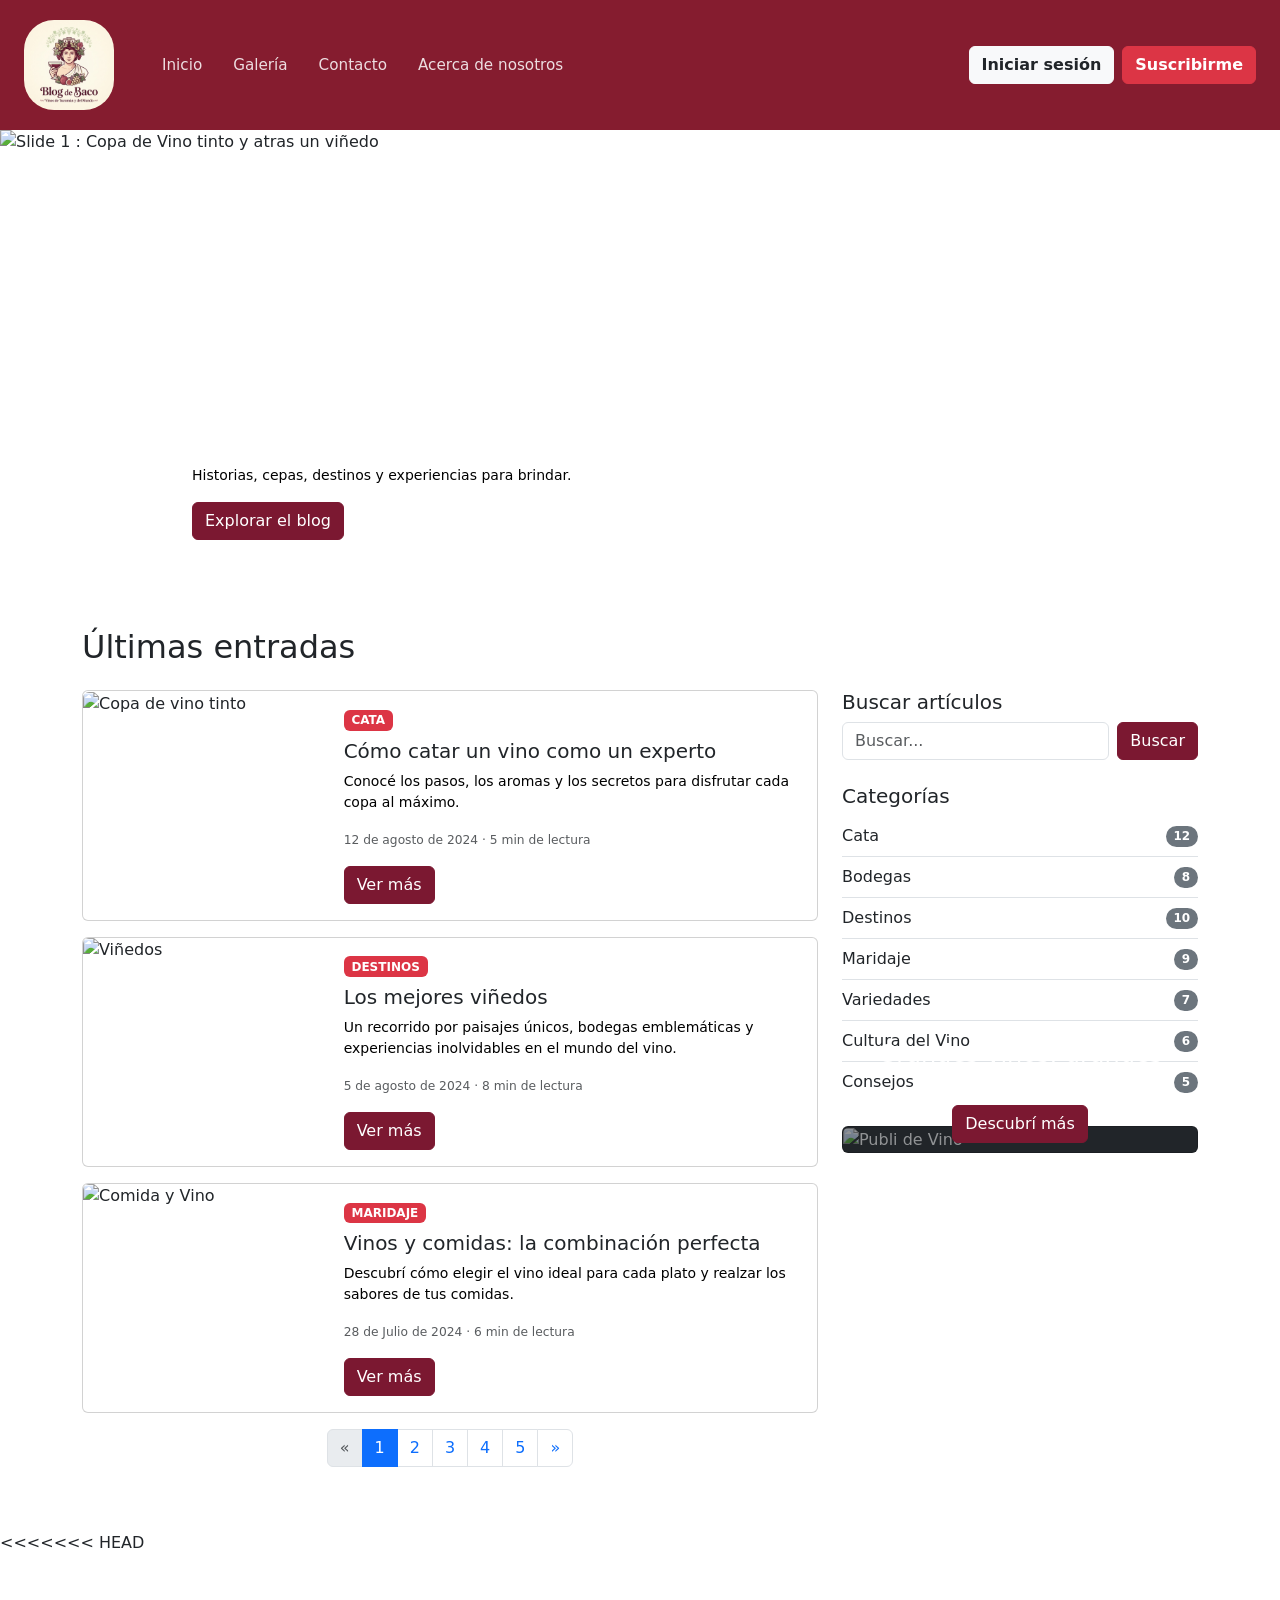
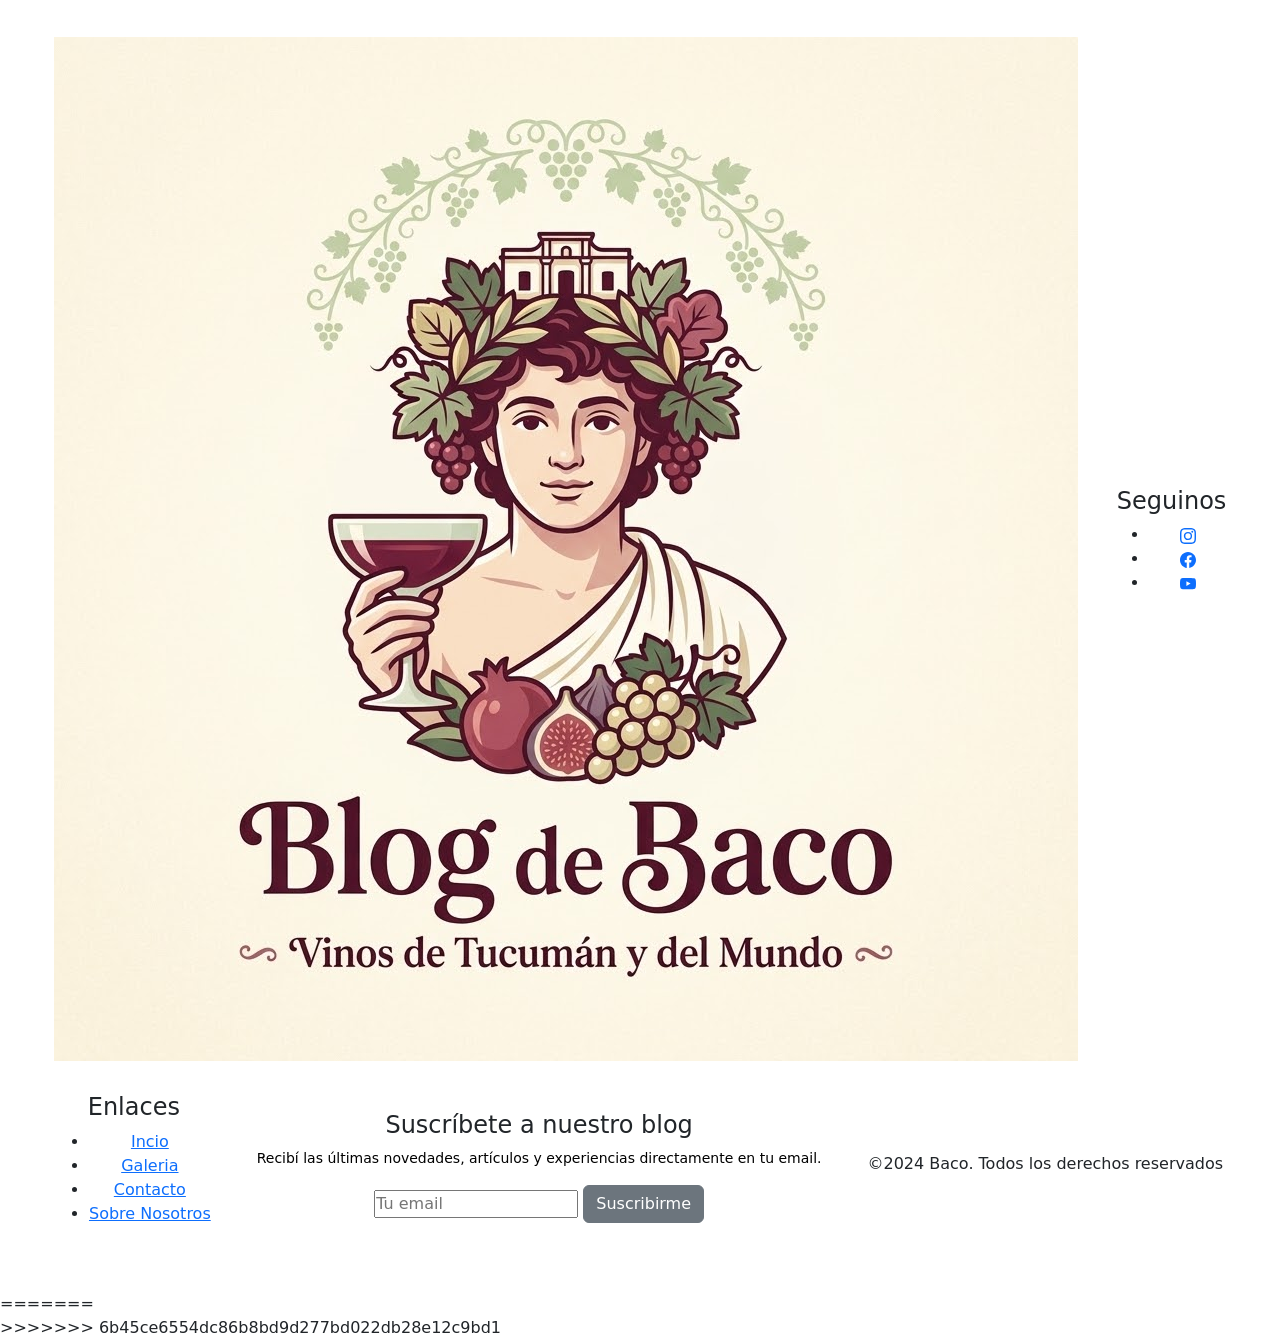
==== index.html @ a409c603 "merge main en dev, manteniendo la version final de dev" ====
<!doctype html>
<html lang="en">
  <head>
    <meta charset="UTF-8" />
    <meta name="viewport" content="width=device-width, initial-scale=1.0" />
    <title>HomePage | Baco</title>
    <!-- Css Bootstrap -->
    <link
      href="https://cdn.jsdelivr.net/npm/bootstrap@5.3.8/dist/css/bootstrap.min.css"
      rel="stylesheet"
      integrity="sha384-sRIl4kxILFvY47J16cr9ZwB07vP4J8+LH7qKQnuqkuIAvNWLzeN8tE5YBujZqJLB"
      crossorigin="anonymous"
    />
    <!-- Css Propio -->
    <link rel="stylesheet" href="./css/estilos.css" />
    
  </head>
  <body>
    <header>
  <!-- Inicio del Navbar -->
    <nav class="navbar navbar-expand-lg navbar-vino">
    <div class="container-fluid px-4">
        <a class="navbar-brand" href="./index.html">
            <img src="./imagenes/Logo.jpeg" id="mi-logo" class="img-logo animacion-girar" alt="Logo" height="90">
        </a>

        <button class="navbar-toggler" type="button" data-bs-toggle="collapse" data-bs-target="#menuOpciones" aria-controls="menuOpciones" aria-expanded="false" aria-label="Abrir menú">
            <span class="navbar-toggler-icon" style="filter: invert(1);"></span>
        </button>

        <div class="collapse navbar-collapse" id="menuOpciones">

            <ul class="navbar-nav me-auto mb-2 mb-lg-0 ms-lg-4">
                <li class="nav-item"><a class="nav-link" href="./index.html">Inicio</a></li>
                <li class="nav-item"><a class="nav-link" href="./paginas/galeria.html">Galería</a></li>
                <li class="nav-item"><a class="nav-link" href="./paginas/contacto.html">Contacto</a></li>
                <li class="nav-item"><a class="nav-link" href="./paginas/sobre-nosotros.html">Acerca de nosotros</a></li>
            </ul>
            
            <div class="d-flex align-items-center mt-3 mt-lg-0">
                <button type="button" class="btn btn-light text-dark fw-semibold me-2"><a href="./paginas/login.html" class="btn-light text-decoration-none text-dark fw-semibold">Iniciar sesión</a></button>
                <button type="button" class="btn btn-danger fw-semibold"><a href="./404.html" class="btn-light text-decoration-none text-white fw-semibold">Suscribirme</a></button>
            </div>
            
          </div>
    </div>
</nav>
    </header>
    <!-- Inicio del Contenido -->
    <!-- Carrusel -->
    <main>
      <div id="carouselExampleIndicators" class="carousel slide">
        <div class="carousel-indicators">
          <button
            type="button"
            data-bs-target="#carouselExampleIndicators"
            data-bs-slide-to="0"
            class="active"
            aria-current="true"
            aria-label="Slide 1"
          ></button>
          <button
            type="button"
            data-bs-target="#carouselExampleIndicators"
            data-bs-slide-to="1"
            aria-label="Slide 2"
          ></button>
          <button
            type="button"
            data-bs-target="#carouselExampleIndicators"
            data-bs-slide-to="2"
            aria-label="Slide 3"
          ></button>
        </div>
        <div class="carousel-inner img-carousel">
          <div class="carousel-item active">
            <img
              src="https://images.unsplash.com/photo-1506377247377-2a5b3b417ebb?w=1600&auto=format&fit=crop&q=80&ixlib=rb-4.1.0&ixid=M3wxMjA3fDB8MHxzZWFyY2h8N3x8dmlub3xlbnwwfHwwfHx8MA%3D%3D"
              class="d-block w-100"
              alt="Slide 1 : Copa de Vino tinto y atras un viñedo"
            />
          </div>
          <div class="carousel-item">
            <img
              src="https://images.unsplash.com/photo-1568213816046-0ee1c42bd559?w=1600&auto=format&fit=crop&q=80&ixlib=rb-4.1.0&ixid=M3wxMjA3fDB8MHxzZWFyY2h8Mjd8fHZpbm98ZW58MHx8MHx8fDA%3D"
              class="d-block w-100"
              alt="Slide 2 : Copas de Vino "
            />
          </div>
          <div class="carousel-item">
            <img
              src="https://images.unsplash.com/photo-1543418219-44e30b057fea?w=1600&auto=format&fit=crop&q=80&ixlib=rb-4.1.0&ixid=M3wxMjA3fDB8MHxzZWFyY2h8NTh8fHZpbm98ZW58MHx8MHx8fDA%3D"
              class="d-block w-100"
              alt="Slide 3 : Viñedo con uvas"
            />
          </div>
        </div>
        <!-- Texto en imagen -->
        <div class="carousel-caption text-start">
          <h1>Descubrí el mundo del vino</h1>
          <p>Historias, cepas, destinos y experiencias para brindar.</p>
          <a href="#" class="btn boton-vino"> Explorar el blog </a>
        </div>
        <!-- Fin de Texto en Imagen -->
        <button
          class="carousel-control-prev"
          type="button"
          data-bs-target="#carouselExampleIndicators"
          data-bs-slide="prev"
        >
          <span class="carousel-control-prev-icon" aria-hidden="true"></span>
          <span class="visually-hidden">Previous</span>
        </button>
        <button
          class="carousel-control-next"
          type="button"
          data-bs-target="#carouselExampleIndicators"
          data-bs-slide="next"
        >
          <span class="carousel-control-next-icon" aria-hidden="true"></span>
          <span class="visually-hidden">Next</span>
        </button>
      </div>
      <!-- Últimas Entradas -->
      <section id="ultimas-entradas" class="container py-5">
        <h2 class="mb-4">Últimas entradas</h2>

        <div class="row">
          <div class="col-12 col-md-8">
            <!-- Entrada 1  -->
            <article class="card mb-3">
              <div class="row g-0">
                <div class="col-md-4">
                  <img
                    src="https://images.unsplash.com/photo-1561461056-77634126673a?w=500&auto=format&fit=crop&q=60&ixlib=rb-4.1.0&ixid=M3wxMjA3fDB8MHxzZWFyY2h8MjN8fHZpbm98ZW58MHx8MHx8fDA%3D"
                    class="img-fluid rounded-start img-entrada"
                    alt="Copa de vino tinto"
                  />
                </div>

                <div class="col-md-8">
                  <div class="card-body">
                    <span class="badge text-bg-danger mb-2">CATA</span>

                    <h3 class="card-title h5">
                      Cómo catar un vino como un experto
                    </h3>

                    <p class="card-text">
                      Conocé los pasos, los aromas y los secretos para disfrutar
                      cada copa al máximo.
                    </p>

                    <p class="card-text">
                      <small class="text-body-secondary">
                        12 de agosto de 2024 · 5 min de lectura
                      </small>
                    </p>

                    <a
                      href="./blog de entrada/como-catar-vinos.html"
                      class="btn boton-vino"
                      >Ver más</a
                    >
                  </div>
                </div>
              </div>
            </article>
            <!-- Entrada 2 -->
            <article class="card mb-3">
              <div class="row g-0">
                <div class="col-md-4">
                  <img
                    src="https://images.unsplash.com/photo-1601639135627-a269d2cdf28b?w=500&auto=format&fit=crop&q=60&ixlib=rb-4.1.0&ixid=M3wxMjA3fDB8MHxzZWFyY2h8MjMwfHx2aW5vfGVufDB8fDB8fHww"
                    class="img-fluid rounded-start img-entrada"
                    alt="Viñedos"
                  />
                </div>

                <div class="col-md-8">
                  <div class="card-body">
                    <span class="badge text-bg-danger mb-2">DESTINOS</span>

                    <h3 class="card-title h5">Los mejores viñedos</h3>

                    <p class="card-text">
                      Un recorrido por paisajes únicos, bodegas emblemáticas y
                      experiencias inolvidables en el mundo del vino.
                    </p>

                    <p class="card-text">
                      <small class="text-body-secondary">
                        5 de agosto de 2024 · 8 min de lectura
                      </small>
                    </p>

                    <a
                      href="./blog de entrada/los-mejores-viñedos.html"
                      class="btn boton-vino"
                      >Ver más</a
                    >
                  </div>
                </div>
              </div>
            </article>
            <!-- Entrada 3 -->
            <article class="card mb-3">
              <div class="row g-0">
                <div class="col-md-4">
                  <img
                    src="https://plus.unsplash.com/premium_photo-1673347665800-e3d345610a99?w=500&auto=format&fit=crop&q=60&ixlib=rb-4.1.0&ixid=M3wxMjA3fDB8MHxzZWFyY2h8MTAwfHx2aW5vfGVufDB8fDB8fHww"
                    class="img-fluid rounded-start img-entrada"
                    alt="Comida y Vino"
                  />
                </div>

                <div class="col-md-8">
                  <div class="card-body">
                    <span class="badge text-bg-danger mb-2">MARIDAJE</span>

                    <h3 class="card-title h5">
                      Vinos y comidas: la combinación perfecta
                    </h3>

                    <p class="card-text">
                      Descubrí cómo elegir el vino ideal para cada plato y
                      realzar los sabores de tus comidas.
                    </p>

                    <p class="card-text">
                      <small class="text-body-secondary">
                        28 de Julio de 2024 · 6 min de lectura
                      </small>
                    </p>

                    <a
                      href="./blog de entrada/vinos-comidas.html"
                      class="btn boton-vino"
                      >Ver más</a
                    >
                  </div>
                </div>
              </div>
            </article>
            <!-- Paginación -->
            <nav aria-label="Paginación de entradas">
              <ul class="pagination justify-content-center">
                <!-- Página anterior deshabilitada -->
                <li class="page-item disabled">
                  <a
                    class="page-link"
                    href="#"
                    tabindex="-1"
                    aria-disabled="true"
                    aria-label="Página anterior"
                  >
                    <span aria-hidden="true">&laquo;</span>
                  </a>
                </li>

                <!-- Página actual -->
                <li class="page-item active" aria-current="page">
                  <span class="page-link">1</span>
                </li>

                <li class="page-item">
                  <a class="page-link" href="./404.html">2</a>
                </li>

                <li class="page-item">
                  <a class="page-link" href="./404.html">3</a>
                </li>

                <li class="page-item">
                  <a class="page-link" href="./404.html">4</a>
                </li>

                <li class="page-item">
                  <a class="page-link" href="./404.html">5</a>
                </li>

                <!-- Página siguiente -->
                <li class="page-item">
                  <a class="page-link" href="#" aria-label="Página siguiente">
                    <span aria-hidden="true">&raquo;</span>
                  </a>
                </li>
              </ul>
            </nav>
          </div>
          <!-- Categorias -->
          <aside id="sidebar-home" class="col-12 col-md-4">
            <div class="mb-4">
              <h3 class="h5">Buscar artículos</h3>

              <form class="d-flex" role="search">
                <input
                  class="form-control me-2"
                  type="search"
                  placeholder="Buscar..."
                />
                <button class="btn boton-vino" type="submit">Buscar</button>
              </form>
            </div>
            <!-- Categorias -->
            <div class="mb-4">
              <h3 class="h5">Categorías</h3>

              <ul class="list-group list-group-flush">
                <li
                  class="list-group-item d-flex justify-content-between align-items-center px-0"
                >
                  <a href="#" class="text-decoration-none text-body">Cata</a>
                  <span class="badge text-bg-secondary rounded-pill">12</span>
                </li>
                <li
                  class="list-group-item d-flex justify-content-between align-items-center px-0"
                >
                  <a href="#" class="text-decoration-none text-body">Bodegas</a>
                  <span class="badge text-bg-secondary rounded-pill">8</span>
                </li>
                <li
                  class="list-group-item d-flex justify-content-between align-items-center px-0"
                >
                  <a href="#" class="text-decoration-none text-body"
                    >Destinos</a
                  >
                  <span class="badge text-bg-secondary rounded-pill">10</span>
                </li>
                <li
                  class="list-group-item d-flex justify-content-between align-items-center px-0"
                >
                  <a href="#" class="text-decoration-none text-body"
                    >Maridaje</a
                  >
                  <span class="badge text-bg-secondary rounded-pill">9</span>
                </li>
                <li
                  class="list-group-item d-flex justify-content-between align-items-center px-0"
                >
                  <a href="#" class="text-decoration-none text-body"
                    >Variedades</a
                  >
                  <span class="badge text-bg-secondary rounded-pill">7</span>
                </li>
                <li
                  class="list-group-item d-flex justify-content-between align-items-center px-0"
                >
                  <a href="#" class="text-decoration-none text-body"
                    >Cultura del Vino</a
                  >
                  <span class="badge text-bg-secondary rounded-pill">6</span>
                </li>
                <li
                  class="list-group-item d-flex justify-content-between align-items-center px-0"
                >
                  <a href="#" class="text-decoration-none text-body"
                    >Consejos</a
                  >
                  <span class="badge text-bg-secondary rounded-pill">5</span>
                </li>
              </ul>
            </div>
            <!-- Publicidad -->
            <div class="card bg-dark text-white d-none d-md-block">
              <!-- d-none d-md-block: oculta la publicidad en celulares y la muestra en tablet y compu-->
              <img
                src="https://plus.unsplash.com/premium_photo-1719997502353-88e25b8f266c?w=500&auto=format&fit=crop&q=60&ixlib=rb-4.1.0&ixid=M3wxMjA3fDB8MHxzZWFyY2h8MXx8dmlubyUyMHRpbnRvfGVufDB8fDB8fHww"
                class="card-img opacity-50"
                alt="Publi de Vino"
              />

              <div
                class="card-img-overlay d-flex flex-column justify-content-end text-center"
              >
                <p class="card-title h4">Grandes vinos, grandes historias</p>

                <a href="#" class="btn boton-vino align-self-center">
                  Descubrí más
                </a>
              </div>
            </div>
          </aside>
        </div>
      </section>
    </main>

    <!-- Inicio del Footer -->
<<<<<<< HEAD
    <footer class="footer">
      <div class="img-footer">
        <img src="../imagenes/Logo.jpeg" alt="" />
      </div>

      <div class="footer-hiper">
        <h4>Seguinos</h4>
        <div class="lista-hiper">
          <ul>
            <li>
              <a href="www.instagram.com"
                ><svg
                  xmlns="http://www.w3.org/2000/svg"
                  width="16"
                  height="16"
                  fill="currentColor"
                  class="bi bi-instagram"
                  viewBox="0 0 16 16"
                >
                  <path
                    d="M8 0C5.829 0 5.556.01 4.703.048 3.85.088 3.269.222 2.76.42a3.9 3.9 0 0 0-1.417.923A3.9 3.9 0 0 0 .42 2.76C.222 3.268.087 3.85.048 4.7.01 5.555 0 5.827 0 8.001c0 2.172.01 2.444.048 3.297.04.852.174 1.433.372 1.942.205.526.478.972.923 1.417.444.445.89.719 1.416.923.51.198 1.09.333 1.942.372C5.555 15.99 5.827 16 8 16s2.444-.01 3.298-.048c.851-.04 1.434-.174 1.943-.372a3.9 3.9 0 0 0 1.416-.923c.445-.445.718-.891.923-1.417.197-.509.332-1.09.372-1.942C15.99 10.445 16 10.173 16 8s-.01-2.445-.048-3.299c-.04-.851-.175-1.433-.372-1.941a3.9 3.9 0 0 0-.923-1.417A3.9 3.9 0 0 0 13.24.42c-.51-.198-1.092-.333-1.943-.372C10.443.01 10.172 0 7.998 0zm-.717 1.442h.718c2.136 0 2.389.007 3.232.046.78.035 1.204.166 1.486.275.373.145.64.319.92.599s.453.546.598.92c.11.281.24.705.275 1.485.039.843.047 1.096.047 3.231s-.008 2.389-.047 3.232c-.035.78-.166 1.203-.275 1.485a2.5 2.5 0 0 1-.599.919c-.28.28-.546.453-.92.598-.28.11-.704.24-1.485.276-.843.038-1.096.047-3.232.047s-2.39-.009-3.233-.047c-.78-.036-1.203-.166-1.485-.276a2.5 2.5 0 0 1-.92-.598 2.5 2.5 0 0 1-.6-.92c-.109-.281-.24-.705-.275-1.485-.038-.843-.046-1.096-.046-3.233s.008-2.388.046-3.231c.036-.78.166-1.204.276-1.486.145-.373.319-.64.599-.92s.546-.453.92-.598c.282-.11.705-.24 1.485-.276.738-.034 1.024-.044 2.515-.045zm4.988 1.328a.96.96 0 1 0 0 1.92.96.96 0 0 0 0-1.92m-4.27 1.122a4.109 4.109 0 1 0 0 8.217 4.109 4.109 0 0 0 0-8.217m0 1.441a2.667 2.667 0 1 1 0 5.334 2.667 2.667 0 0 1 0-5.334"
                  /></svg
              ></a>
            </li>
            <li>
              <a href="www.facebook.com"
                ><svg
                  xmlns="http://www.w3.org/2000/svg"
                  width="16"
                  height="16"
                  fill="currentColor"
                  class="bi bi-facebook"
                  viewBox="0 0 16 16"
                >
                  <path
                    d="M16 8.049c0-4.446-3.582-8.05-8-8.05C3.58 0-.002 3.603-.002 8.05c0 4.017 2.926 7.347 6.75 7.951v-5.625h-2.03V8.05H6.75V6.275c0-2.017 1.195-3.131 3.022-3.131.876 0 1.791.157 1.791.157v1.98h-1.009c-.993 0-1.303.621-1.303 1.258v1.51h2.218l-.354 2.326H9.25V16c3.824-.604 6.75-3.934 6.75-7.951"
                  /></svg
              ></a>
            </li>
            <li>
              <a href="www.youtube.com"
                ><svg
                  xmlns="http://www.w3.org/2000/svg"
                  width="16"
                  height="16"
                  fill="currentColor"
                  class="bi bi-youtube"
                  viewBox="0 0 16 16"
                >
                  <path
                    d="M8.051 1.999h.089c.822.003 4.987.033 6.11.335a2.01 2.01 0 0 1 1.415 1.42c.101.38.172.883.22 1.402l.01.104.022.26.008.104c.065.914.073 1.77.074 1.957v.075c-.001.194-.01 1.108-.082 2.06l-.008.105-.009.104c-.05.572-.124 1.14-.235 1.558a2.01 2.01 0 0 1-1.415 1.42c-1.16.312-5.569.334-6.18.335h-.142c-.309 0-1.587-.006-2.927-.052l-.17-.006-.087-.004-.171-.007-.171-.007c-1.11-.049-2.167-.128-2.654-.26a2.01 2.01 0 0 1-1.415-1.419c-.111-.417-.185-.986-.235-1.558L.09 9.82l-.008-.104A31 31 0 0 1 0 7.68v-.123c.002-.215.01-.958.064-1.778l.007-.103.003-.052.008-.104.022-.26.01-.104c.048-.519.119-1.023.22-1.402a2.01 2.01 0 0 1 1.415-1.42c.487-.13 1.544-.21 2.654-.26l.17-.007.172-.006.086-.003.171-.007A100 100 0 0 1 7.858 2zM6.4 5.209v4.818l4.157-2.408z"
                  /></svg
              ></a>
            </li>
          </ul>
        </div>
      </div>

      <div class="footer-enlace">
        <h4>Enlaces</h4>
        <div class="">
          <ul>
            <li><a href="./index.html">Incio</a></li>
            <li><a href="./paginas/galeria.html">Galeria</a></li>
            <li><a href="./paginas/contacto.html">Contacto</a></li>
            <li><a href="./paginas/sobre-nosotros.html">Sobre Nosotros</a></li>
          </ul>
        </div>
      </div>
      <div class="footer-col">
        <h4>Suscríbete a nuestro blog</h4>
        <p class="newsletter-text">
          Recibí las últimas novedades, artículos y experiencias directamente en
          tu email.
        </p>
        <form class="newsletter-form">
          <input
            type="email"
            placeholder="Tu email"
            required
            maxlength="30"
            minlength="5"
          />
          <button type="submit" class="btn btn-secondary">Suscribirme</button>
        </form>
      </div>
      <div>
        <h6 class="centrado">©2024 Baco. Todos los derechos reservados</h6>
      </div>
    </footer>

=======
    <footer></footer>
>>>>>>> 6b45ce6554dc86b8bd9d277bd022db28e12c9bd1
    <!-- Scripts Bootstrap -->
    <script
      src="https://cdn.jsdelivr.net/npm/bootstrap@5.3.8/dist/js/bootstrap.bundle.min.js"
      integrity="sha384-FKyoEForCGlyvwx9Hj09JcYn3nv7wiPVlz7YYwJrWVcXK/BmnVDxM+D2scQbITxI"
      crossorigin="anonymous"
    ></script>
    
  </body>
</html>
---- css/estilos.css ----
* {
  padding: 0;
  box-sizing: border-box;
  margin: 0;
}

.navbar-vino {
            background: linear-gradient(to right, #851c2f, #851c2f);
            padding: 15px 0;
        }
.img-logo{
  border-radius: 30px;
}
@keyframes girar {
  0% { 
    transform: rotate(0deg); 
    }
 25% { 
    transform: rotate(1080deg); 
    }
 50% { 
    transform: rotate(0deg); 
    }
 100% { 
    transform: rotate(0deg); 
  }
}
.animacion-girar {
  animation: girar 20s ease-in-out infinite;
  animation-delay: 5s;
}     
.navbar-vino .nav-link {
color: rgba(255, 255, 255, 0.85) ;
 font-size: 0.95rem;
 margin-right: 15px;
 font-weight: 500;
}

.navbar-vino .nav-link:hover {
 color: #ffffff;
}

.nav-link.activo-subrayado {
 position: relative;
 color: #fef6f6;
}
.nav-link.activo-subrayado::after {
 content: '';
 position: absolute;
 left: 8px;
 bottom: 0;
 width: 70%;
 height: 2px;
 background-color: #b4173e; 
}

.btn-blanco {
 background-color: #ffffff;
 color: #333333;
 font-weight: 600;
 font-size: 0.9rem;
 border-radius: 8px; 
 padding: 8px 20px;
}
.btn-blanco:hover {
 background-color: #e6e6e6;
}

.btn-rojo {
 background-color: #ce2648;
 color: #ffffff;
 font-weight: 600;
 font-size: 0.9rem;
 border-radius: 8px;
 padding: 8px 20px;
 border: none;
}
.btn-rojo:hover {
 background-color: #77172a;
 color: #ffffff;
}
        
.img-carousel img {
  object-fit: cover;
  height: 50vh;
}

.img-entrada {
  width: 100%;
  object-fit: cover;
  height: 30vh;
}
/* Galeria */
.portada-galeria {
  position: relative;
  height: 400px;
}

.portada-galeria img {
  width: 100%;
  height: 100%;
  object-fit: cover;
  filter: brightness(60%);
}

.texto-portada {
  position: absolute;
  top: 50%;
  left: 50%;
  transform: translate(-50%, -50%);
  text-align: center;
  color: white;
}

.tarjeta-galeria img {
  width: 100%;
  height: 300px;
  object-fit: contain;
}

.texto-portada h1 {
  color: white;
  margin: 0;
}

.tarjeta-galeria h3 {
  font-size: 20px;
  margin-top: 12px;
  color: #7b1831;
}

p {
  font-size: 14px;
  color: black;
}

.texto-portada p {
  color: white;
  margin-top: 10px;
}

.tarjeta-galeria {
  border: 1px solid #ddd;
  padding: 15px;
  border-radius: 8px;
  height: 100%;
}

.categorias {
  display: flex;
  justify-content: center;
  gap: 10px;
  margin-bottom: 30px;
}

.categorias button {
  background-color: white;
  border: 1px solid #7b1831;
  color: #7b1831;
  padding: 8px 15px;
  border-radius: 5px;
  margin-top: 15px;
}

.categorias button:hover {
  background-color: #7b1831;
  color: white;
}

/* CONTACTO */

.titulo-contacto h1 {
  color: #7b1831;
}

.boton-vino {
  background-color: #7b1831;
  border: 1px solid #7b1831;
  color: white;
}
<<<<<<< HEAD

.boton-vino:hover {
  background-color: #4a1c24;
  border-color: #4a1c24;
  color: white;
}

/* Sobre nosotros */
.pagina-sobre {
  background-color: var(--vino-claro);
  color: #2f2024;
}

.sobre-contenido {
  width: min(100% - 2rem, 1200px);
  margin: 0 auto;
  padding: 3.5rem 0 4rem;
}

.sobre-titulo {
  margin-bottom: 1.25rem;
  color: var(--vino);
  text-align: center;
  font-size: clamp(2rem, 4vw, 3rem);
}

.sobre-subtitulo {
  margin-bottom: 1.25rem;
  color: var(--vino);
  text-align: center;
  font-size: 1.5rem;
}

.sobre-introduccion {
  max-width: 850px;
  margin: 0 auto 1.5rem;
  color: #2f2024;
  font-size: 1rem;
  line-height: 1.75;
  text-align: center;
}

.sobre-frase {
  max-width: 850px;
  margin: 0 auto 3rem;
  padding: 1rem 1.5rem;
  border-left: 4px solid var(--vino);
  background-color: #f8dfe3;
  color: var(--vino-oscuro);
  font-size: 1.05rem;
  font-style: italic;
  text-align: center;
}

.fotos-sobre {
  display: grid;
  grid-template-columns: repeat(5, minmax(0, 1fr));
  gap: 1.25rem;
  align-items: stretch;
}

/* Estilos para tarjetas de perfil de Nosotros */
.perfil-card {
  width: auto;
  min-width: 0;
  overflow: hidden;
  border: 0;
  border-radius: 1rem;
  background-color: white;
  box-shadow: 0 8px 20px rgb(74 28 36 / 12%);
  text-align: center;
  transition:
    transform 180ms ease,
    box-shadow 180ms ease;
}

.perfil-card:hover {
  box-shadow: 0 12px 24px rgb(74 28 36 / 20%);
}

.perfil-foto {
  display: block;
  width: 9rem;
  height: 9rem;
  margin: 1.5rem auto 0;
  border-radius: 50%;
  object-fit: cover;
}

.perfil-datos {
  padding: 1rem 0.75rem 1.25rem;
}

.perfil-nombre {
  margin: 0;
  color: var(--vino);
  font-size: 1.05rem;
  font-weight: 600;
}

@media (max-width: 992px) {
  .fotos-sobre {
    grid-template-columns: repeat(3, minmax(0, 1fr));
  }
}

@media (max-width: 640px) {
  .sobre-contenido {
    padding-top: 2rem;
  }

  .fotos-sobre {
    grid-template-columns: repeat(2, minmax(0, 1fr));
    gap: 0.85rem;
  }

  .perfil-foto {
    width: 7rem;
    height: 7rem;
  }
}

@media (max-width: 420px) {
  .fotos-sobre {
    grid-template-columns: 1fr;
  }
}

/* footer */
.footer {
  width: 100%;
  max-width: none;
  margin: 0 auto;

  display: flex;
  flex-wrap: wrap;
  padding: 30px;
  grid-template-columns: repeat(auto-fit, minmax(200px, 1fr));
  gap: 2rem;
  margin-top: 2rem;
  justify-content: space-around;
  align-items: center;
  padding: 50px;
  text-align: center;
=======

.footer {
  flex-direction: column;
  margin: 0 auto;
  margin-bottom: 2rem;
>>>>>>> 6b45ce6554dc86b8bd9d277bd022db28e12c9bd1
  background-color: #7b1831;
  color: white;
}
.footer-enlace {
  display: flex;
  flex-direction: column;
}
.img-footer img {
<<<<<<< HEAD
  width: 200px;
}

.footer-enlace {
  display: flex;
  flex-direction: column;
}
.img-footer img {
=======
>>>>>>> 6b45ce6554dc86b8bd9d277bd022db28e12c9bd1
  border-radius: 25px;
  width: 100px;
}

.footer-enlace ul li a {
  text-decoration: none;
  color: white;
}
.footer-enlace2 {
  display: flex;
  flex-direction: row;
}
.footer-hiper ul li a svg {
  color: white;
}

<<<<<<< HEAD
.footer h4 {
  color: white;
}
.footer h6 {
  color: white;
=======
.footer .flex {
  display: flex;
  justify-content: space-around;
  align-items: center;
>>>>>>> 6b45ce6554dc86b8bd9d277bd022db28e12c9bd1
}
.centrado {
  display: flex;
  flex-direction: column;
  text-align: center;
}
ul {
  list-style: none;
  padding: 0;
}
.footer-col {
  color: white;
}
.img-carrusel-cata {
  height: 50vh;
}
.img-carrusel-cata img {
  object-fit: cover;
  height: 50vh;
}
.footer p {
  color: white;
}
.lista-hiper ul {
  display: flex;
  flex-direction: row;
  gap: 10px;
}

<<<<<<< HEAD
/* Colores principales */
:root {
  --vino: #7b1831;
  --vino-oscuro: #4a1c24;
  --vino-claro: #f3e9ea;
}

/* Estilos para Login */
.fondo-acceso {
  background-color: var(--vino-claro);
}

.fondo-acceso a {
  color: var(--vino);
}

.fondo-acceso a:hover {
  color: var(--vino-oscuro);
}

.fondo-acceso .btn-primary {
  background-color: var(--vino);
  border-color: var(--vino);
}

.fondo-acceso .btn-primary:hover {
  background-color: var(--vino-oscuro);
  border-color: var(--vino-oscuro);
}

.panel-vino {
  background-color: var(--vino-oscuro);
}

.panel-vino p {
  color: white;
}

.formulario-login {
  max-width: 420px;
}

.imagen-login {
  width: 100%;
  height: 65vh;
  max-height: 600px;
  object-fit: cover;
}

/* Estilos para error 404 */
.pagina-error {
  background-color: var(--vino-claro);
  color: #2f2024;
}

.error-contenido {
  width: 100%;
  max-width: 672px;
  padding: 4rem;
  background-color: rgba(255, 255, 255, 0.88);
  border: 1px solid rgba(123, 24, 49, 0.18);
  border-radius: 24px;
  box-shadow: 0 20px 48px rgba(74, 28, 36, 0.14);
}

.error-copa {
  font-size: 6rem;
  line-height: 1;
}

.error-numero {
  font-size: 9rem;
  font-weight: 700;
  line-height: 1;
}

.error-titulo {
  margin-top: 1rem;
  color: var(--vino-oscuro);
}

.pagina-error .error-descripcion {
  max-width: 32rem;
  margin-top: 1rem;
  color: #5f5054;
  font-size: 1rem;
  line-height: 1.65;
}

.pagina-error .btn-error {
  padding: 0.75rem 1.5rem;
  background-color: var(--vino);
  border: 1px solid var(--vino);
  color: white;
  font-weight: 600;
}

.pagina-error .btn-error:hover {
  background-color: var(--vino-oscuro);
  border-color: var(--vino-oscuro);
  color: #ffffff;
}

/* LOGIN */

.Titulo-login {
  color: #7b1831;
}
.formulario-login {
  max-width: 420px;
}

.imagen-login {
  width: 100%;
  height: auto;
  max-height: 600px;
  object-fit: cover;
}

/* Ajustes para celulares */
@media (max-width: 575.98px) {
  .error-contenido {
    padding: 2rem 1.25rem;
    border-radius: 16px;
  }

  .error-copa {
    font-size: 3rem;
  }

  .error-numero {
    font-size: 5rem;
=======
@media (min-width: 768px) {
  .footer {
    flex-direction: row;
    justify-content: space-between;
    text-align: left;
    padding: 30px;
  }
}

:root {
  --vino: #7b1831;
  --vino-oscuro: #4a1c24;
  --vino-claro: #f3e9ea;
}

.fondo-acceso {
  background-color: var(--vino-claro);
}

.fondo-acceso a {
  color: var(--vino);
}

.fondo-acceso a:hover {
  color: var(--vino-oscuro);
}

.fondo-acceso .btn-primary {
  background-color: var(--vino);
  border-color: var(--vino);
}

.fondo-acceso .btn-primary:hover {
  background-color: var(--vino-oscuro);
  border-color: var(--vino-oscuro);
}

.panel-vino {
  background-color: var(--vino-oscuro);
}

.panel-vino p {
  color: #ffffff;
  opacity: 0.85;
}

/* Página de error 404  */
.pagina-error {
  background:
    radial-gradient(circle at top, rgba(123, 24, 49, 0.12), transparent 52%),
    var(--vino-claro);
  color: #2f2024;
}

.error-contenido {
  width: min(100%, 42rem);
  padding: clamp(2rem, 6vw, 4rem);
  background-color: rgba(255, 255, 255, 0.88);
  border: 1px solid rgba(123, 24, 49, 0.18);
  border-radius: 1.5rem;
  box-shadow: 0 1.25rem 3rem rgba(74, 28, 36, 0.14);
}

.error-copa {
  font-size: clamp(3rem, 10vw, 6rem);
  line-height: 1;
}

.error-numero {
  font-size: clamp(5rem, 18vw, 9rem);
  font-weight: 700;
  line-height: 1;
}

.error-titulo {
  margin-top: 1rem;
  color: var(--vino-oscuro);
  font-size: clamp(1.75rem, 5vw, 2.75rem);
}

.pagina-error .error-descripcion {
  max-width: 32rem;
  margin-top: 1rem;
  color: #5f5054;
  font-size: 1rem;
  line-height: 1.65;
}

.pagina-error .btn-error {
  padding: 0.75rem 1.5rem;
  background-color: var(--vino);
  border: 1px solid var(--vino);
  color: #ffffff;
  font-weight: 600;
}

.pagina-error .btn-error:hover,
.pagina-error .btn-error:focus-visible {
  background-color: var(--vino-oscuro);
  border-color: var(--vino-oscuro);
  color: #ffffff;
}

.formulario-login {
  max-width: 420px;
}

.imagen-login {
  width: 100%;
  height: 65vh;
  max-height: 600px;
  object-fit: cover;
}

@media (max-width: 575.98px) {
  .error-contenido {
    padding: 2rem 1.25rem;
    border-radius: 1rem;
>>>>>>> 6b45ce6554dc86b8bd9d277bd022db28e12c9bd1
  }
}
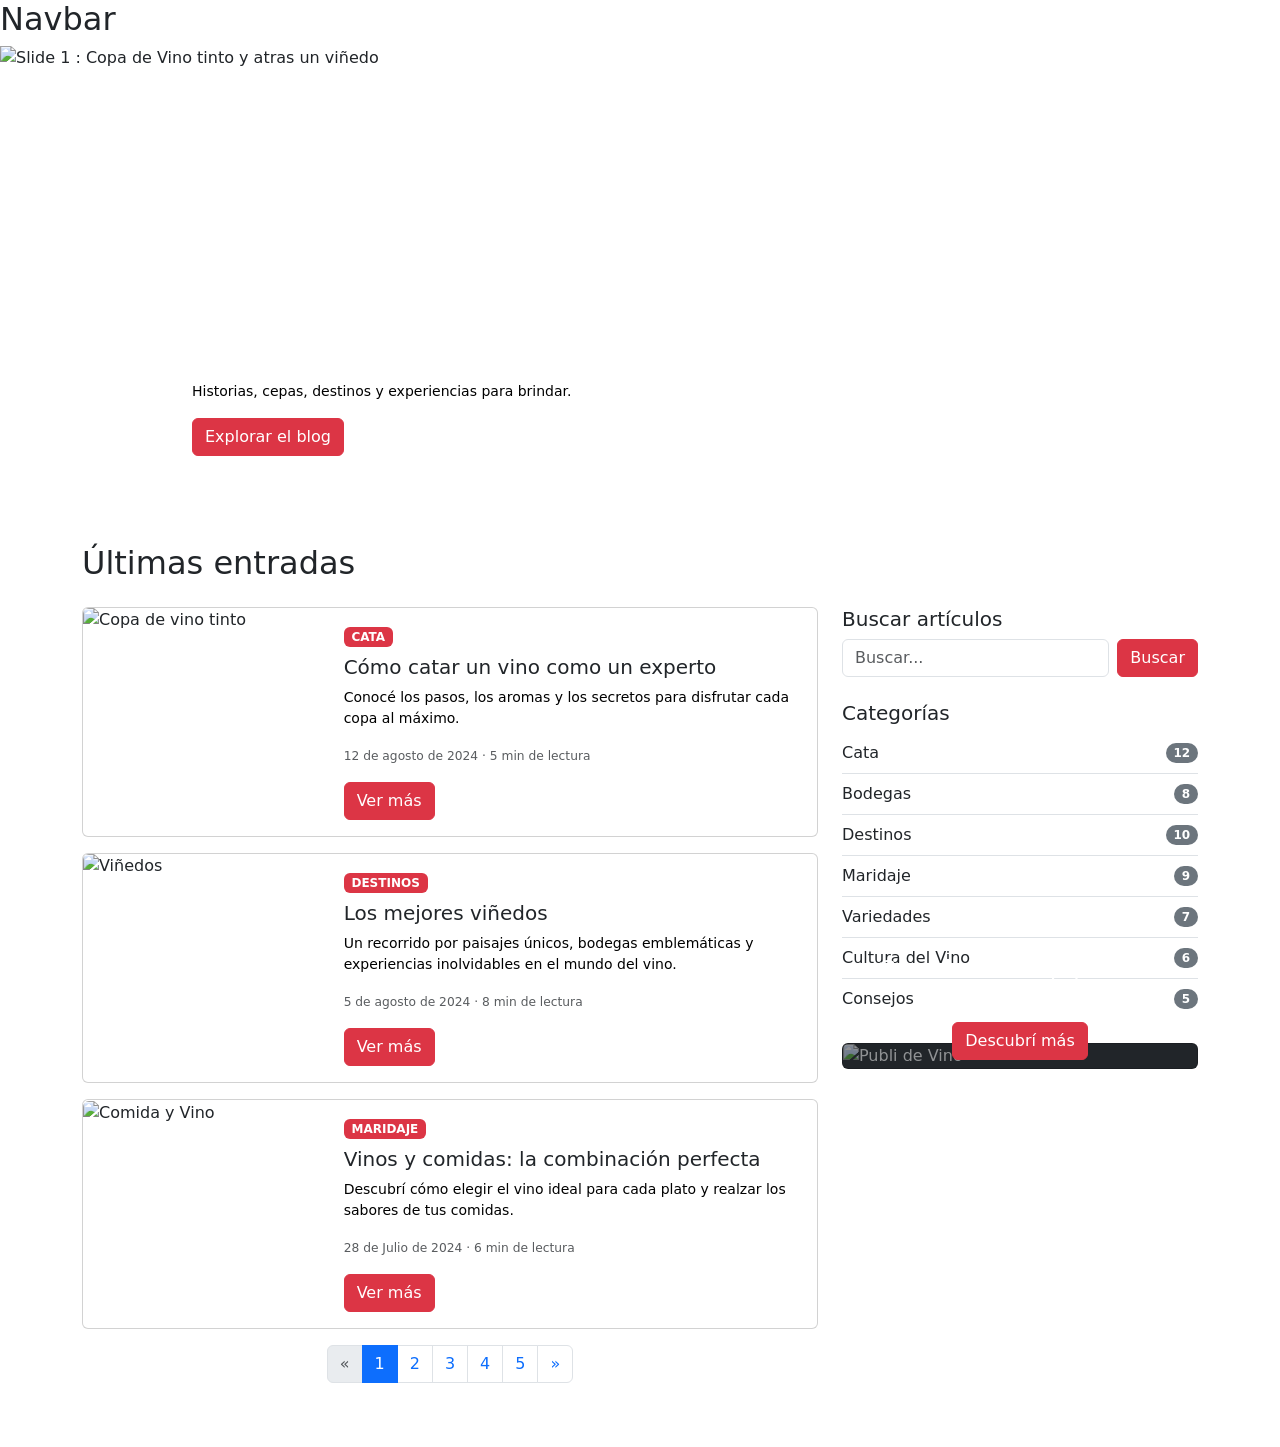
==== commit dfd3bbf7: "Revert "Dev"" ====
--- a/index.html
+++ b/index.html
@@ -13,39 +13,13 @@
     />
     <!-- Css Propio -->
     <link rel="stylesheet" href="./css/estilos.css" />
-    
   </head>
   <body>
     <header>
-  <!-- Inicio del Navbar -->
-    <nav class="navbar navbar-expand-lg navbar-vino">
-    <div class="container-fluid px-4">
-        <a class="navbar-brand" href="./index.html">
-            <img src="./imagenes/Logo.jpeg" id="mi-logo" class="img-logo animacion-girar" alt="Logo" height="90">
-        </a>
-
-        <button class="navbar-toggler" type="button" data-bs-toggle="collapse" data-bs-target="#menuOpciones" aria-controls="menuOpciones" aria-expanded="false" aria-label="Abrir menú">
-            <span class="navbar-toggler-icon" style="filter: invert(1);"></span>
-        </button>
-
-        <div class="collapse navbar-collapse" id="menuOpciones">
-
-            <ul class="navbar-nav me-auto mb-2 mb-lg-0 ms-lg-4">
-                <li class="nav-item"><a class="nav-link" href="./index.html">Inicio</a></li>
-                <li class="nav-item"><a class="nav-link" href="./paginas/galeria.html">Galería</a></li>
-                <li class="nav-item"><a class="nav-link" href="./paginas/contacto.html">Contacto</a></li>
-                <li class="nav-item"><a class="nav-link" href="./paginas/sobre-nosotros.html">Acerca de nosotros</a></li>
-            </ul>
-            
-            <div class="d-flex align-items-center mt-3 mt-lg-0">
-                <button type="button" class="btn btn-light text-dark fw-semibold me-2"><a href="./paginas/login.html" class="btn-light text-decoration-none text-dark fw-semibold">Iniciar sesión</a></button>
-                <button type="button" class="btn btn-danger fw-semibold"><a href="./404.html" class="btn-light text-decoration-none text-white fw-semibold">Suscribirme</a></button>
-            </div>
-            
-          </div>
-    </div>
-</nav>
+      <!-- NavBar Genérico -->
+      <h2>Navbar</h2>
     </header>
+    <!-- Fin del NavBar genérico-->
     <!-- Inicio del Contenido -->
     <!-- Carrusel -->
     <main>
@@ -99,7 +73,7 @@
         <div class="carousel-caption text-start">
           <h1>Descubrí el mundo del vino</h1>
           <p>Historias, cepas, destinos y experiencias para brindar.</p>
-          <a href="#" class="btn boton-vino"> Explorar el blog </a>
+          <a href="#" class="btn btn-danger"> Explorar el blog </a>
         </div>
         <!-- Fin de Texto en Imagen -->
         <button
@@ -124,10 +98,9 @@
       <!-- Últimas Entradas -->
       <section id="ultimas-entradas" class="container py-5">
         <h2 class="mb-4">Últimas entradas</h2>
-
+        <!-- Entrada 1  -->
         <div class="row">
           <div class="col-12 col-md-8">
-            <!-- Entrada 1  -->
             <article class="card mb-3">
               <div class="row g-0">
                 <div class="col-md-4">
@@ -157,11 +130,7 @@
                       </small>
                     </p>
 
-                    <a
-                      href="./blog de entrada/como-catar-vinos.html"
-                      class="btn boton-vino"
-                      >Ver más</a
-                    >
+                    <a href="./blog de entrada/como-catar-vinos.html" class="btn btn-danger">Ver más</a>
                   </div>
                 </div>
               </div>
@@ -194,11 +163,7 @@
                       </small>
                     </p>
 
-                    <a
-                      href="./blog de entrada/los-mejores-viñedos.html"
-                      class="btn boton-vino"
-                      >Ver más</a
-                    >
+                    <a href="./blog de entrada/los-mejores-viñedos.html" class="btn btn-danger">Ver más</a>
                   </div>
                 </div>
               </div>
@@ -233,11 +198,7 @@
                       </small>
                     </p>
 
-                    <a
-                      href="./blog de entrada/vinos-comidas.html"
-                      class="btn boton-vino"
-                      >Ver más</a
-                    >
+                    <a href="./blog de entrada/vinos-comidas.html" class="btn btn-danger">Ver más</a>
                   </div>
                 </div>
               </div>
@@ -264,19 +225,19 @@
                 </li>
 
                 <li class="page-item">
-                  <a class="page-link" href="./404.html">2</a>
-                </li>
-
-                <li class="page-item">
-                  <a class="page-link" href="./404.html">3</a>
-                </li>
-
-                <li class="page-item">
-                  <a class="page-link" href="./404.html">4</a>
-                </li>
-
-                <li class="page-item">
-                  <a class="page-link" href="./404.html">5</a>
+                  <a class="page-link" href="#">2</a>
+                </li>
+
+                <li class="page-item">
+                  <a class="page-link" href="#">3</a>
+                </li>
+
+                <li class="page-item">
+                  <a class="page-link" href="#">4</a>
+                </li>
+
+                <li class="page-item">
+                  <a class="page-link" href="#">5</a>
                 </li>
 
                 <!-- Página siguiente -->
@@ -299,7 +260,7 @@
                   type="search"
                   placeholder="Buscar..."
                 />
-                <button class="btn boton-vino" type="submit">Buscar</button>
+                <button class="btn btn-danger" type="submit">Buscar</button>
               </form>
             </div>
             <!-- Categorias -->
@@ -375,7 +336,7 @@
               >
                 <p class="card-title h4">Grandes vinos, grandes historias</p>
 
-                <a href="#" class="btn boton-vino align-self-center">
+                <a href="#" class="btn btn-danger align-self-center">
                   Descubrí más
                 </a>
               </div>
@@ -386,107 +347,12 @@
     </main>
 
     <!-- Inicio del Footer -->
-<<<<<<< HEAD
-    <footer class="footer">
-      <div class="img-footer">
-        <img src="../imagenes/Logo.jpeg" alt="" />
-      </div>
-
-      <div class="footer-hiper">
-        <h4>Seguinos</h4>
-        <div class="lista-hiper">
-          <ul>
-            <li>
-              <a href="www.instagram.com"
-                ><svg
-                  xmlns="http://www.w3.org/2000/svg"
-                  width="16"
-                  height="16"
-                  fill="currentColor"
-                  class="bi bi-instagram"
-                  viewBox="0 0 16 16"
-                >
-                  <path
-                    d="M8 0C5.829 0 5.556.01 4.703.048 3.85.088 3.269.222 2.76.42a3.9 3.9 0 0 0-1.417.923A3.9 3.9 0 0 0 .42 2.76C.222 3.268.087 3.85.048 4.7.01 5.555 0 5.827 0 8.001c0 2.172.01 2.444.048 3.297.04.852.174 1.433.372 1.942.205.526.478.972.923 1.417.444.445.89.719 1.416.923.51.198 1.09.333 1.942.372C5.555 15.99 5.827 16 8 16s2.444-.01 3.298-.048c.851-.04 1.434-.174 1.943-.372a3.9 3.9 0 0 0 1.416-.923c.445-.445.718-.891.923-1.417.197-.509.332-1.09.372-1.942C15.99 10.445 16 10.173 16 8s-.01-2.445-.048-3.299c-.04-.851-.175-1.433-.372-1.941a3.9 3.9 0 0 0-.923-1.417A3.9 3.9 0 0 0 13.24.42c-.51-.198-1.092-.333-1.943-.372C10.443.01 10.172 0 7.998 0zm-.717 1.442h.718c2.136 0 2.389.007 3.232.046.78.035 1.204.166 1.486.275.373.145.64.319.92.599s.453.546.598.92c.11.281.24.705.275 1.485.039.843.047 1.096.047 3.231s-.008 2.389-.047 3.232c-.035.78-.166 1.203-.275 1.485a2.5 2.5 0 0 1-.599.919c-.28.28-.546.453-.92.598-.28.11-.704.24-1.485.276-.843.038-1.096.047-3.232.047s-2.39-.009-3.233-.047c-.78-.036-1.203-.166-1.485-.276a2.5 2.5 0 0 1-.92-.598 2.5 2.5 0 0 1-.6-.92c-.109-.281-.24-.705-.275-1.485-.038-.843-.046-1.096-.046-3.233s.008-2.388.046-3.231c.036-.78.166-1.204.276-1.486.145-.373.319-.64.599-.92s.546-.453.92-.598c.282-.11.705-.24 1.485-.276.738-.034 1.024-.044 2.515-.045zm4.988 1.328a.96.96 0 1 0 0 1.92.96.96 0 0 0 0-1.92m-4.27 1.122a4.109 4.109 0 1 0 0 8.217 4.109 4.109 0 0 0 0-8.217m0 1.441a2.667 2.667 0 1 1 0 5.334 2.667 2.667 0 0 1 0-5.334"
-                  /></svg
-              ></a>
-            </li>
-            <li>
-              <a href="www.facebook.com"
-                ><svg
-                  xmlns="http://www.w3.org/2000/svg"
-                  width="16"
-                  height="16"
-                  fill="currentColor"
-                  class="bi bi-facebook"
-                  viewBox="0 0 16 16"
-                >
-                  <path
-                    d="M16 8.049c0-4.446-3.582-8.05-8-8.05C3.58 0-.002 3.603-.002 8.05c0 4.017 2.926 7.347 6.75 7.951v-5.625h-2.03V8.05H6.75V6.275c0-2.017 1.195-3.131 3.022-3.131.876 0 1.791.157 1.791.157v1.98h-1.009c-.993 0-1.303.621-1.303 1.258v1.51h2.218l-.354 2.326H9.25V16c3.824-.604 6.75-3.934 6.75-7.951"
-                  /></svg
-              ></a>
-            </li>
-            <li>
-              <a href="www.youtube.com"
-                ><svg
-                  xmlns="http://www.w3.org/2000/svg"
-                  width="16"
-                  height="16"
-                  fill="currentColor"
-                  class="bi bi-youtube"
-                  viewBox="0 0 16 16"
-                >
-                  <path
-                    d="M8.051 1.999h.089c.822.003 4.987.033 6.11.335a2.01 2.01 0 0 1 1.415 1.42c.101.38.172.883.22 1.402l.01.104.022.26.008.104c.065.914.073 1.77.074 1.957v.075c-.001.194-.01 1.108-.082 2.06l-.008.105-.009.104c-.05.572-.124 1.14-.235 1.558a2.01 2.01 0 0 1-1.415 1.42c-1.16.312-5.569.334-6.18.335h-.142c-.309 0-1.587-.006-2.927-.052l-.17-.006-.087-.004-.171-.007-.171-.007c-1.11-.049-2.167-.128-2.654-.26a2.01 2.01 0 0 1-1.415-1.419c-.111-.417-.185-.986-.235-1.558L.09 9.82l-.008-.104A31 31 0 0 1 0 7.68v-.123c.002-.215.01-.958.064-1.778l.007-.103.003-.052.008-.104.022-.26.01-.104c.048-.519.119-1.023.22-1.402a2.01 2.01 0 0 1 1.415-1.42c.487-.13 1.544-.21 2.654-.26l.17-.007.172-.006.086-.003.171-.007A100 100 0 0 1 7.858 2zM6.4 5.209v4.818l4.157-2.408z"
-                  /></svg
-              ></a>
-            </li>
-          </ul>
-        </div>
-      </div>
-
-      <div class="footer-enlace">
-        <h4>Enlaces</h4>
-        <div class="">
-          <ul>
-            <li><a href="./index.html">Incio</a></li>
-            <li><a href="./paginas/galeria.html">Galeria</a></li>
-            <li><a href="./paginas/contacto.html">Contacto</a></li>
-            <li><a href="./paginas/sobre-nosotros.html">Sobre Nosotros</a></li>
-          </ul>
-        </div>
-      </div>
-      <div class="footer-col">
-        <h4>Suscríbete a nuestro blog</h4>
-        <p class="newsletter-text">
-          Recibí las últimas novedades, artículos y experiencias directamente en
-          tu email.
-        </p>
-        <form class="newsletter-form">
-          <input
-            type="email"
-            placeholder="Tu email"
-            required
-            maxlength="30"
-            minlength="5"
-          />
-          <button type="submit" class="btn btn-secondary">Suscribirme</button>
-        </form>
-      </div>
-      <div>
-        <h6 class="centrado">©2024 Baco. Todos los derechos reservados</h6>
-      </div>
-    </footer>
-
-=======
     <footer></footer>
->>>>>>> 6b45ce6554dc86b8bd9d277bd022db28e12c9bd1
     <!-- Scripts Bootstrap -->
     <script
       src="https://cdn.jsdelivr.net/npm/bootstrap@5.3.8/dist/js/bootstrap.bundle.min.js"
       integrity="sha384-FKyoEForCGlyvwx9Hj09JcYn3nv7wiPVlz7YYwJrWVcXK/BmnVDxM+D2scQbITxI"
       crossorigin="anonymous"
     ></script>
-    
   </body>
 </html>
--- a/css/estilos.css
+++ b/css/estilos.css
@@ -4,82 +4,6 @@
   margin: 0;
 }
 
-.navbar-vino {
-            background: linear-gradient(to right, #851c2f, #851c2f);
-            padding: 15px 0;
-        }
-.img-logo{
-  border-radius: 30px;
-}
-@keyframes girar {
-  0% { 
-    transform: rotate(0deg); 
-    }
- 25% { 
-    transform: rotate(1080deg); 
-    }
- 50% { 
-    transform: rotate(0deg); 
-    }
- 100% { 
-    transform: rotate(0deg); 
-  }
-}
-.animacion-girar {
-  animation: girar 20s ease-in-out infinite;
-  animation-delay: 5s;
-}     
-.navbar-vino .nav-link {
-color: rgba(255, 255, 255, 0.85) ;
- font-size: 0.95rem;
- margin-right: 15px;
- font-weight: 500;
-}
-
-.navbar-vino .nav-link:hover {
- color: #ffffff;
-}
-
-.nav-link.activo-subrayado {
- position: relative;
- color: #fef6f6;
-}
-.nav-link.activo-subrayado::after {
- content: '';
- position: absolute;
- left: 8px;
- bottom: 0;
- width: 70%;
- height: 2px;
- background-color: #b4173e; 
-}
-
-.btn-blanco {
- background-color: #ffffff;
- color: #333333;
- font-weight: 600;
- font-size: 0.9rem;
- border-radius: 8px; 
- padding: 8px 20px;
-}
-.btn-blanco:hover {
- background-color: #e6e6e6;
-}
-
-.btn-rojo {
- background-color: #ce2648;
- color: #ffffff;
- font-weight: 600;
- font-size: 0.9rem;
- border-radius: 8px;
- padding: 8px 20px;
- border: none;
-}
-.btn-rojo:hover {
- background-color: #77172a;
- color: #ffffff;
-}
-        
 .img-carousel img {
   object-fit: cover;
   height: 50vh;
@@ -175,161 +99,13 @@
 
 .boton-vino {
   background-color: #7b1831;
-  border: 1px solid #7b1831;
-  color: white;
-}
-<<<<<<< HEAD
-
-.boton-vino:hover {
-  background-color: #4a1c24;
-  border-color: #4a1c24;
-  color: white;
-}
-
-/* Sobre nosotros */
-.pagina-sobre {
-  background-color: var(--vino-claro);
-  color: #2f2024;
-}
-
-.sobre-contenido {
-  width: min(100% - 2rem, 1200px);
-  margin: 0 auto;
-  padding: 3.5rem 0 4rem;
-}
-
-.sobre-titulo {
-  margin-bottom: 1.25rem;
-  color: var(--vino);
-  text-align: center;
-  font-size: clamp(2rem, 4vw, 3rem);
-}
-
-.sobre-subtitulo {
-  margin-bottom: 1.25rem;
-  color: var(--vino);
-  text-align: center;
-  font-size: 1.5rem;
-}
-
-.sobre-introduccion {
-  max-width: 850px;
-  margin: 0 auto 1.5rem;
-  color: #2f2024;
-  font-size: 1rem;
-  line-height: 1.75;
-  text-align: center;
-}
-
-.sobre-frase {
-  max-width: 850px;
-  margin: 0 auto 3rem;
-  padding: 1rem 1.5rem;
-  border-left: 4px solid var(--vino);
-  background-color: #f8dfe3;
-  color: var(--vino-oscuro);
-  font-size: 1.05rem;
-  font-style: italic;
-  text-align: center;
-}
-
-.fotos-sobre {
-  display: grid;
-  grid-template-columns: repeat(5, minmax(0, 1fr));
-  gap: 1.25rem;
-  align-items: stretch;
-}
-
-/* Estilos para tarjetas de perfil de Nosotros */
-.perfil-card {
-  width: auto;
-  min-width: 0;
-  overflow: hidden;
-  border: 0;
-  border-radius: 1rem;
-  background-color: white;
-  box-shadow: 0 8px 20px rgb(74 28 36 / 12%);
-  text-align: center;
-  transition:
-    transform 180ms ease,
-    box-shadow 180ms ease;
-}
-
-.perfil-card:hover {
-  box-shadow: 0 12px 24px rgb(74 28 36 / 20%);
-}
-
-.perfil-foto {
-  display: block;
-  width: 9rem;
-  height: 9rem;
-  margin: 1.5rem auto 0;
-  border-radius: 50%;
-  object-fit: cover;
-}
-
-.perfil-datos {
-  padding: 1rem 0.75rem 1.25rem;
-}
-
-.perfil-nombre {
-  margin: 0;
-  color: var(--vino);
-  font-size: 1.05rem;
-  font-weight: 600;
-}
-
-@media (max-width: 992px) {
-  .fotos-sobre {
-    grid-template-columns: repeat(3, minmax(0, 1fr));
-  }
-}
-
-@media (max-width: 640px) {
-  .sobre-contenido {
-    padding-top: 2rem;
-  }
-
-  .fotos-sobre {
-    grid-template-columns: repeat(2, minmax(0, 1fr));
-    gap: 0.85rem;
-  }
-
-  .perfil-foto {
-    width: 7rem;
-    height: 7rem;
-  }
-}
-
-@media (max-width: 420px) {
-  .fotos-sobre {
-    grid-template-columns: 1fr;
-  }
-}
-
-/* footer */
-.footer {
-  width: 100%;
-  max-width: none;
-  margin: 0 auto;
-
-  display: flex;
-  flex-wrap: wrap;
-  padding: 30px;
-  grid-template-columns: repeat(auto-fit, minmax(200px, 1fr));
-  gap: 2rem;
-  margin-top: 2rem;
-  justify-content: space-around;
-  align-items: center;
-  padding: 50px;
-  text-align: center;
-=======
+  color: white;
+}
 
 .footer {
   flex-direction: column;
   margin: 0 auto;
   margin-bottom: 2rem;
->>>>>>> 6b45ce6554dc86b8bd9d277bd022db28e12c9bd1
   background-color: #7b1831;
   color: white;
 }
@@ -338,17 +114,6 @@
   flex-direction: column;
 }
 .img-footer img {
-<<<<<<< HEAD
-  width: 200px;
-}
-
-.footer-enlace {
-  display: flex;
-  flex-direction: column;
-}
-.img-footer img {
-=======
->>>>>>> 6b45ce6554dc86b8bd9d277bd022db28e12c9bd1
   border-radius: 25px;
   width: 100px;
 }
@@ -365,18 +130,10 @@
   color: white;
 }
 
-<<<<<<< HEAD
-.footer h4 {
-  color: white;
-}
-.footer h6 {
-  color: white;
-=======
 .footer .flex {
   display: flex;
   justify-content: space-around;
   align-items: center;
->>>>>>> 6b45ce6554dc86b8bd9d277bd022db28e12c9bd1
 }
 .centrado {
   display: flex;
@@ -406,140 +163,6 @@
   gap: 10px;
 }
 
-<<<<<<< HEAD
-/* Colores principales */
-:root {
-  --vino: #7b1831;
-  --vino-oscuro: #4a1c24;
-  --vino-claro: #f3e9ea;
-}
-
-/* Estilos para Login */
-.fondo-acceso {
-  background-color: var(--vino-claro);
-}
-
-.fondo-acceso a {
-  color: var(--vino);
-}
-
-.fondo-acceso a:hover {
-  color: var(--vino-oscuro);
-}
-
-.fondo-acceso .btn-primary {
-  background-color: var(--vino);
-  border-color: var(--vino);
-}
-
-.fondo-acceso .btn-primary:hover {
-  background-color: var(--vino-oscuro);
-  border-color: var(--vino-oscuro);
-}
-
-.panel-vino {
-  background-color: var(--vino-oscuro);
-}
-
-.panel-vino p {
-  color: white;
-}
-
-.formulario-login {
-  max-width: 420px;
-}
-
-.imagen-login {
-  width: 100%;
-  height: 65vh;
-  max-height: 600px;
-  object-fit: cover;
-}
-
-/* Estilos para error 404 */
-.pagina-error {
-  background-color: var(--vino-claro);
-  color: #2f2024;
-}
-
-.error-contenido {
-  width: 100%;
-  max-width: 672px;
-  padding: 4rem;
-  background-color: rgba(255, 255, 255, 0.88);
-  border: 1px solid rgba(123, 24, 49, 0.18);
-  border-radius: 24px;
-  box-shadow: 0 20px 48px rgba(74, 28, 36, 0.14);
-}
-
-.error-copa {
-  font-size: 6rem;
-  line-height: 1;
-}
-
-.error-numero {
-  font-size: 9rem;
-  font-weight: 700;
-  line-height: 1;
-}
-
-.error-titulo {
-  margin-top: 1rem;
-  color: var(--vino-oscuro);
-}
-
-.pagina-error .error-descripcion {
-  max-width: 32rem;
-  margin-top: 1rem;
-  color: #5f5054;
-  font-size: 1rem;
-  line-height: 1.65;
-}
-
-.pagina-error .btn-error {
-  padding: 0.75rem 1.5rem;
-  background-color: var(--vino);
-  border: 1px solid var(--vino);
-  color: white;
-  font-weight: 600;
-}
-
-.pagina-error .btn-error:hover {
-  background-color: var(--vino-oscuro);
-  border-color: var(--vino-oscuro);
-  color: #ffffff;
-}
-
-/* LOGIN */
-
-.Titulo-login {
-  color: #7b1831;
-}
-.formulario-login {
-  max-width: 420px;
-}
-
-.imagen-login {
-  width: 100%;
-  height: auto;
-  max-height: 600px;
-  object-fit: cover;
-}
-
-/* Ajustes para celulares */
-@media (max-width: 575.98px) {
-  .error-contenido {
-    padding: 2rem 1.25rem;
-    border-radius: 16px;
-  }
-
-  .error-copa {
-    font-size: 3rem;
-  }
-
-  .error-numero {
-    font-size: 5rem;
-=======
 @media (min-width: 768px) {
   .footer {
     flex-direction: row;
@@ -658,6 +281,5 @@
   .error-contenido {
     padding: 2rem 1.25rem;
     border-radius: 1rem;
->>>>>>> 6b45ce6554dc86b8bd9d277bd022db28e12c9bd1
   }
 }
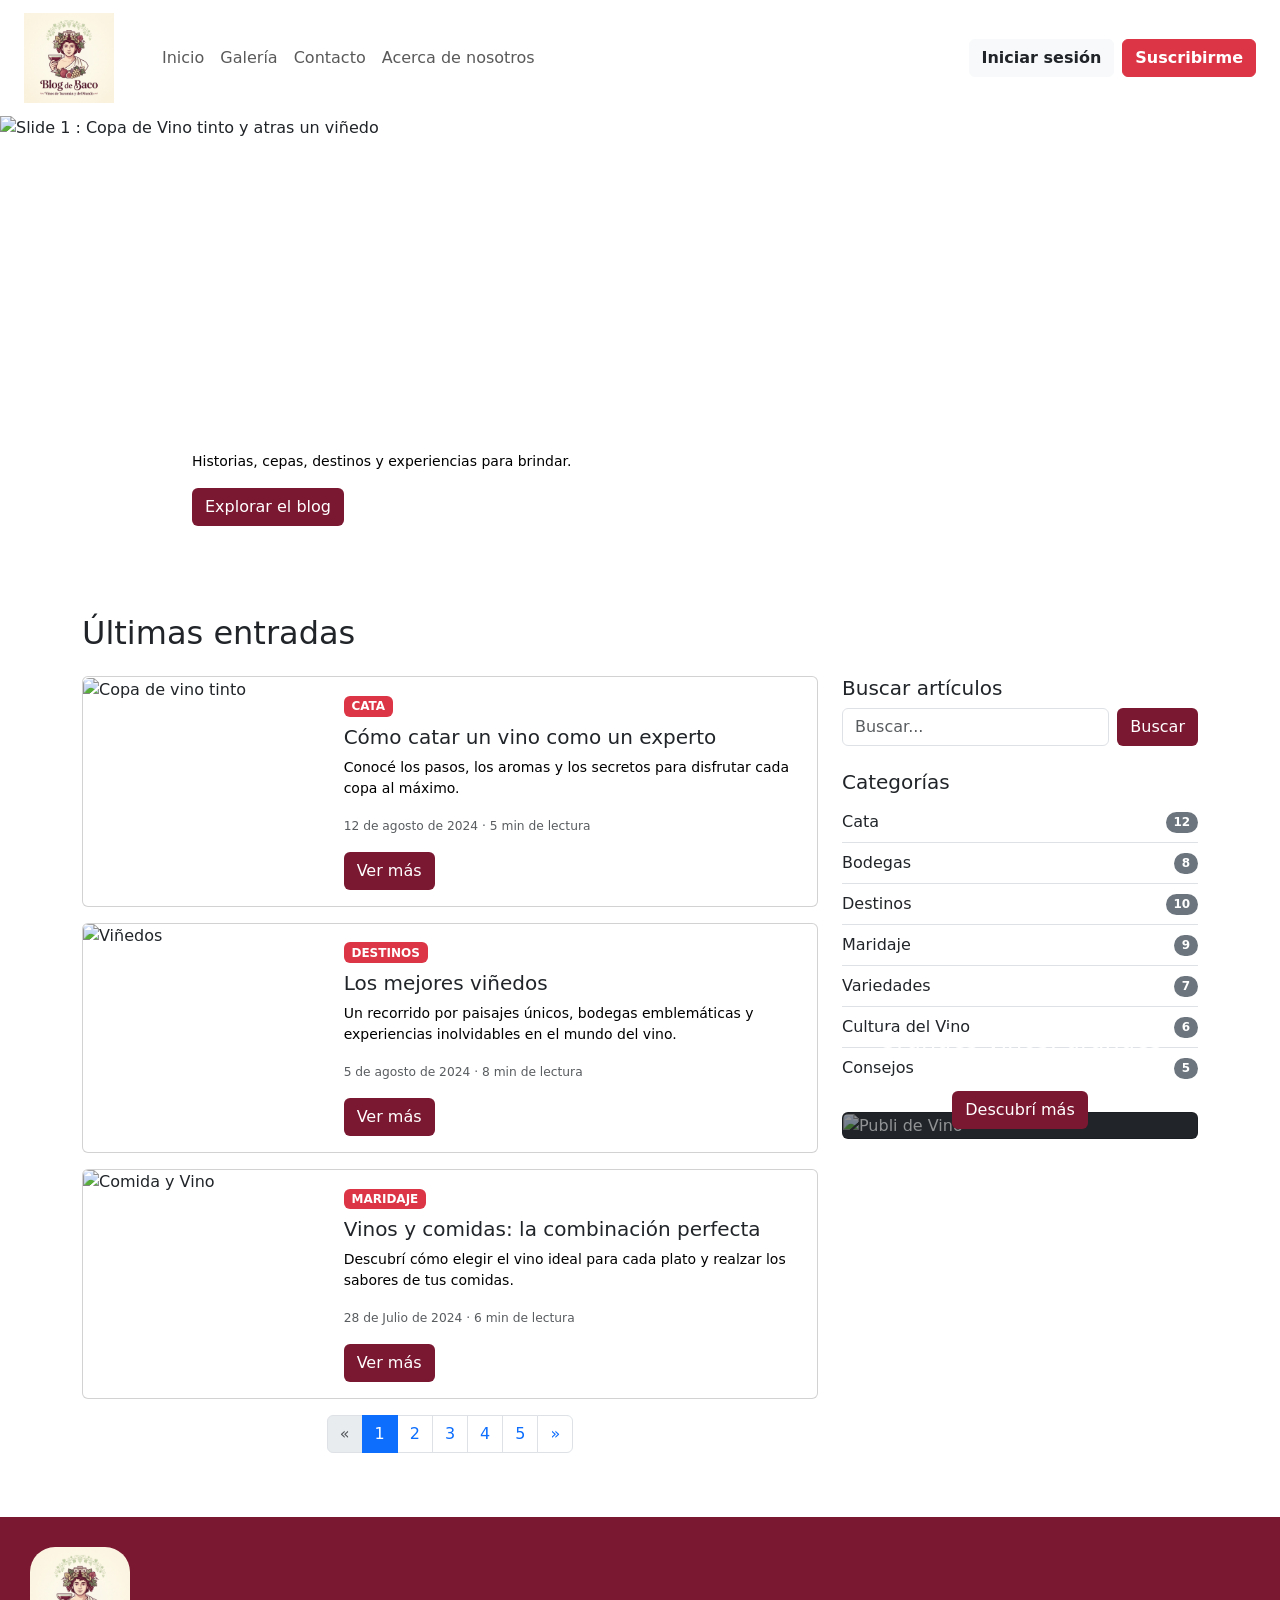
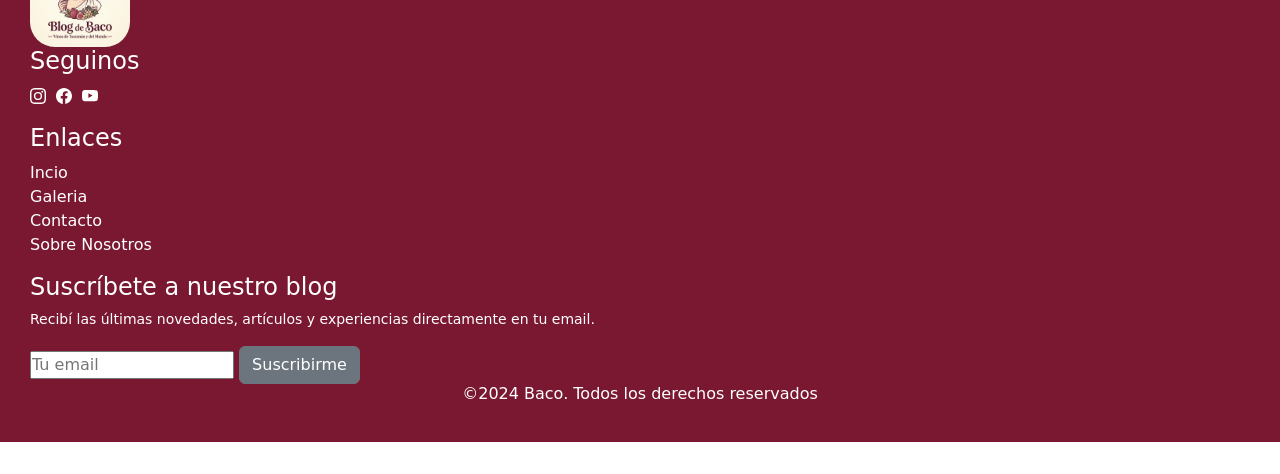
==== commit f7492a8d: "vamos a resubir lo de dev" ====
--- a/index.html
+++ b/index.html
@@ -13,13 +13,39 @@
     />
     <!-- Css Propio -->
     <link rel="stylesheet" href="./css/estilos.css" />
+    
   </head>
   <body>
     <header>
-      <!-- NavBar Genérico -->
-      <h2>Navbar</h2>
+  <!-- Inicio del Navbar -->
+    <nav class="navbar navbar-expand-lg navbar-vino">
+    <div class="container-fluid px-4">
+        <a class="navbar-brand" href="./index.html">
+            <img src="./imagenes/Logo.jpeg" id="mi-logo" class="img-logo animacion-girar" alt="Logo" height="90">
+        </a>
+
+        <button class="navbar-toggler" type="button" data-bs-toggle="collapse" data-bs-target="#menuOpciones" aria-controls="menuOpciones" aria-expanded="false" aria-label="Abrir menú">
+            <span class="navbar-toggler-icon" style="filter: invert(1);"></span>
+        </button>
+
+        <div class="collapse navbar-collapse" id="menuOpciones">
+
+            <ul class="navbar-nav me-auto mb-2 mb-lg-0 ms-lg-4">
+                <li class="nav-item"><a class="nav-link" href="./index.html">Inicio</a></li>
+                <li class="nav-item"><a class="nav-link" href="./paginas/galeria.html">Galería</a></li>
+                <li class="nav-item"><a class="nav-link" href="./paginas/contacto.html">Contacto</a></li>
+                <li class="nav-item"><a class="nav-link" href="./paginas/sobre-nosotros.html">Acerca de nosotros</a></li>
+            </ul>
+            
+            <div class="d-flex align-items-center mt-3 mt-lg-0">
+                <button type="button" class="btn btn-light text-dark fw-semibold me-2"><a href="./paginas/login.html" class="btn-light text-decoration-none text-dark fw-semibold">Iniciar sesión</a></button>
+                <button type="button" class="btn btn-danger fw-semibold"><a href="./404.html" class="btn-light text-decoration-none text-white fw-semibold">Suscribirme</a></button>
+            </div>
+            
+          </div>
+    </div>
+</nav>
     </header>
-    <!-- Fin del NavBar genérico-->
     <!-- Inicio del Contenido -->
     <!-- Carrusel -->
     <main>
@@ -73,7 +99,7 @@
         <div class="carousel-caption text-start">
           <h1>Descubrí el mundo del vino</h1>
           <p>Historias, cepas, destinos y experiencias para brindar.</p>
-          <a href="#" class="btn btn-danger"> Explorar el blog </a>
+          <a href="#" class="btn boton-vino"> Explorar el blog </a>
         </div>
         <!-- Fin de Texto en Imagen -->
         <button
@@ -98,9 +124,10 @@
       <!-- Últimas Entradas -->
       <section id="ultimas-entradas" class="container py-5">
         <h2 class="mb-4">Últimas entradas</h2>
-        <!-- Entrada 1  -->
+
         <div class="row">
           <div class="col-12 col-md-8">
+            <!-- Entrada 1  -->
             <article class="card mb-3">
               <div class="row g-0">
                 <div class="col-md-4">
@@ -130,7 +157,11 @@
                       </small>
                     </p>
 
-                    <a href="./blog de entrada/como-catar-vinos.html" class="btn btn-danger">Ver más</a>
+                    <a
+                      href="./blog de entrada/como-catar-vinos.html"
+                      class="btn boton-vino"
+                      >Ver más</a
+                    >
                   </div>
                 </div>
               </div>
@@ -163,7 +194,11 @@
                       </small>
                     </p>
 
-                    <a href="./blog de entrada/los-mejores-viñedos.html" class="btn btn-danger">Ver más</a>
+                    <a
+                      href="./blog de entrada/los-mejores-viñedos.html"
+                      class="btn boton-vino"
+                      >Ver más</a
+                    >
                   </div>
                 </div>
               </div>
@@ -198,7 +233,11 @@
                       </small>
                     </p>
 
-                    <a href="./blog de entrada/vinos-comidas.html" class="btn btn-danger">Ver más</a>
+                    <a
+                      href="./blog de entrada/vinos-comidas.html"
+                      class="btn boton-vino"
+                      >Ver más</a
+                    >
                   </div>
                 </div>
               </div>
@@ -225,19 +264,19 @@
                 </li>
 
                 <li class="page-item">
-                  <a class="page-link" href="#">2</a>
+                  <a class="page-link" href="./404.html">2</a>
                 </li>
 
                 <li class="page-item">
-                  <a class="page-link" href="#">3</a>
+                  <a class="page-link" href="./404.html">3</a>
                 </li>
 
                 <li class="page-item">
-                  <a class="page-link" href="#">4</a>
+                  <a class="page-link" href="./404.html">4</a>
                 </li>
 
                 <li class="page-item">
-                  <a class="page-link" href="#">5</a>
+                  <a class="page-link" href="./404.html">5</a>
                 </li>
 
                 <!-- Página siguiente -->
@@ -260,7 +299,7 @@
                   type="search"
                   placeholder="Buscar..."
                 />
-                <button class="btn btn-danger" type="submit">Buscar</button>
+                <button class="btn boton-vino" type="submit">Buscar</button>
               </form>
             </div>
             <!-- Categorias -->
@@ -336,7 +375,7 @@
               >
                 <p class="card-title h4">Grandes vinos, grandes historias</p>
 
-                <a href="#" class="btn btn-danger align-self-center">
+                <a href="#" class="btn boton-vino align-self-center">
                   Descubrí más
                 </a>
               </div>
@@ -347,12 +386,103 @@
     </main>
 
     <!-- Inicio del Footer -->
-    <footer></footer>
-    <!-- Scripts Bootstrap -->
+
+    <footer class="footer">
+      <div class="img-footer">
+        <img src="../imagenes/Logo.jpeg" alt="" />
+      </div>
+
+      <div class="footer-hiper">
+        <h4>Seguinos</h4>
+        <div class="lista-hiper">
+          <ul>
+            <li>
+              <a href="www.instagram.com"
+                ><svg
+                  xmlns="http://www.w3.org/2000/svg"
+                  width="16"
+                  height="16"
+                  fill="currentColor"
+                  class="bi bi-instagram"
+                  viewBox="0 0 16 16"
+                >
+                  <path
+                    d="M8 0C5.829 0 5.556.01 4.703.048 3.85.088 3.269.222 2.76.42a3.9 3.9 0 0 0-1.417.923A3.9 3.9 0 0 0 .42 2.76C.222 3.268.087 3.85.048 4.7.01 5.555 0 5.827 0 8.001c0 2.172.01 2.444.048 3.297.04.852.174 1.433.372 1.942.205.526.478.972.923 1.417.444.445.89.719 1.416.923.51.198 1.09.333 1.942.372C5.555 15.99 5.827 16 8 16s2.444-.01 3.298-.048c.851-.04 1.434-.174 1.943-.372a3.9 3.9 0 0 0 1.416-.923c.445-.445.718-.891.923-1.417.197-.509.332-1.09.372-1.942C15.99 10.445 16 10.173 16 8s-.01-2.445-.048-3.299c-.04-.851-.175-1.433-.372-1.941a3.9 3.9 0 0 0-.923-1.417A3.9 3.9 0 0 0 13.24.42c-.51-.198-1.092-.333-1.943-.372C10.443.01 10.172 0 7.998 0zm-.717 1.442h.718c2.136 0 2.389.007 3.232.046.78.035 1.204.166 1.486.275.373.145.64.319.92.599s.453.546.598.92c.11.281.24.705.275 1.485.039.843.047 1.096.047 3.231s-.008 2.389-.047 3.232c-.035.78-.166 1.203-.275 1.485a2.5 2.5 0 0 1-.599.919c-.28.28-.546.453-.92.598-.28.11-.704.24-1.485.276-.843.038-1.096.047-3.232.047s-2.39-.009-3.233-.047c-.78-.036-1.203-.166-1.485-.276a2.5 2.5 0 0 1-.92-.598 2.5 2.5 0 0 1-.6-.92c-.109-.281-.24-.705-.275-1.485-.038-.843-.046-1.096-.046-3.233s.008-2.388.046-3.231c.036-.78.166-1.204.276-1.486.145-.373.319-.64.599-.92s.546-.453.92-.598c.282-.11.705-.24 1.485-.276.738-.034 1.024-.044 2.515-.045zm4.988 1.328a.96.96 0 1 0 0 1.92.96.96 0 0 0 0-1.92m-4.27 1.122a4.109 4.109 0 1 0 0 8.217 4.109 4.109 0 0 0 0-8.217m0 1.441a2.667 2.667 0 1 1 0 5.334 2.667 2.667 0 0 1 0-5.334"
+                  /></svg
+              ></a>
+            </li>
+            <li>
+              <a href="www.facebook.com"
+                ><svg
+                  xmlns="http://www.w3.org/2000/svg"
+                  width="16"
+                  height="16"
+                  fill="currentColor"
+                  class="bi bi-facebook"
+                  viewBox="0 0 16 16"
+                >
+                  <path
+                    d="M16 8.049c0-4.446-3.582-8.05-8-8.05C3.58 0-.002 3.603-.002 8.05c0 4.017 2.926 7.347 6.75 7.951v-5.625h-2.03V8.05H6.75V6.275c0-2.017 1.195-3.131 3.022-3.131.876 0 1.791.157 1.791.157v1.98h-1.009c-.993 0-1.303.621-1.303 1.258v1.51h2.218l-.354 2.326H9.25V16c3.824-.604 6.75-3.934 6.75-7.951"
+                  /></svg
+              ></a>
+            </li>
+            <li>
+              <a href="www.youtube.com"
+                ><svg
+                  xmlns="http://www.w3.org/2000/svg"
+                  width="16"
+                  height="16"
+                  fill="currentColor"
+                  class="bi bi-youtube"
+                  viewBox="0 0 16 16"
+                >
+                  <path
+                    d="M8.051 1.999h.089c.822.003 4.987.033 6.11.335a2.01 2.01 0 0 1 1.415 1.42c.101.38.172.883.22 1.402l.01.104.022.26.008.104c.065.914.073 1.77.074 1.957v.075c-.001.194-.01 1.108-.082 2.06l-.008.105-.009.104c-.05.572-.124 1.14-.235 1.558a2.01 2.01 0 0 1-1.415 1.42c-1.16.312-5.569.334-6.18.335h-.142c-.309 0-1.587-.006-2.927-.052l-.17-.006-.087-.004-.171-.007-.171-.007c-1.11-.049-2.167-.128-2.654-.26a2.01 2.01 0 0 1-1.415-1.419c-.111-.417-.185-.986-.235-1.558L.09 9.82l-.008-.104A31 31 0 0 1 0 7.68v-.123c.002-.215.01-.958.064-1.778l.007-.103.003-.052.008-.104.022-.26.01-.104c.048-.519.119-1.023.22-1.402a2.01 2.01 0 0 1 1.415-1.42c.487-.13 1.544-.21 2.654-.26l.17-.007.172-.006.086-.003.171-.007A100 100 0 0 1 7.858 2zM6.4 5.209v4.818l4.157-2.408z"
+                  /></svg
+              ></a>
+            </li>
+          </ul>
+        </div>
+      </div>
+
+      <div class="footer-enlace">
+        <h4>Enlaces</h4>
+        <div class="">
+          <ul>
+            <li><a href="./index.html">Incio</a></li>
+            <li><a href="./paginas/galeria.html">Galeria</a></li>
+            <li><a href="./paginas/contacto.html">Contacto</a></li>
+            <li><a href="./paginas/sobre-nosotros.html">Sobre Nosotros</a></li>
+          </ul>
+        </div>
+      </div>
+      <div class="footer-col">
+        <h4>Suscríbete a nuestro blog</h4>
+        <p class="newsletter-text">
+          Recibí las últimas novedades, artículos y experiencias directamente en
+          tu email.
+        </p>
+        <form class="newsletter-form">
+          <input
+            type="email"
+            placeholder="Tu email"
+            required
+            maxlength="30"
+            minlength="5"
+          />
+          <button type="submit" class="btn btn-secondary">Suscribirme</button>
+        </form>
+      </div>
+      <div>
+        <h6 class="centrado">©2024 Baco. Todos los derechos reservados</h6>
+      </div>
+    </footer>
+
     <script
       src="https://cdn.jsdelivr.net/npm/bootstrap@5.3.8/dist/js/bootstrap.bundle.min.js"
       integrity="sha384-FKyoEForCGlyvwx9Hj09JcYn3nv7wiPVlz7YYwJrWVcXK/BmnVDxM+D2scQbITxI"
       crossorigin="anonymous"
     ></script>
+    
   </body>
 </html>
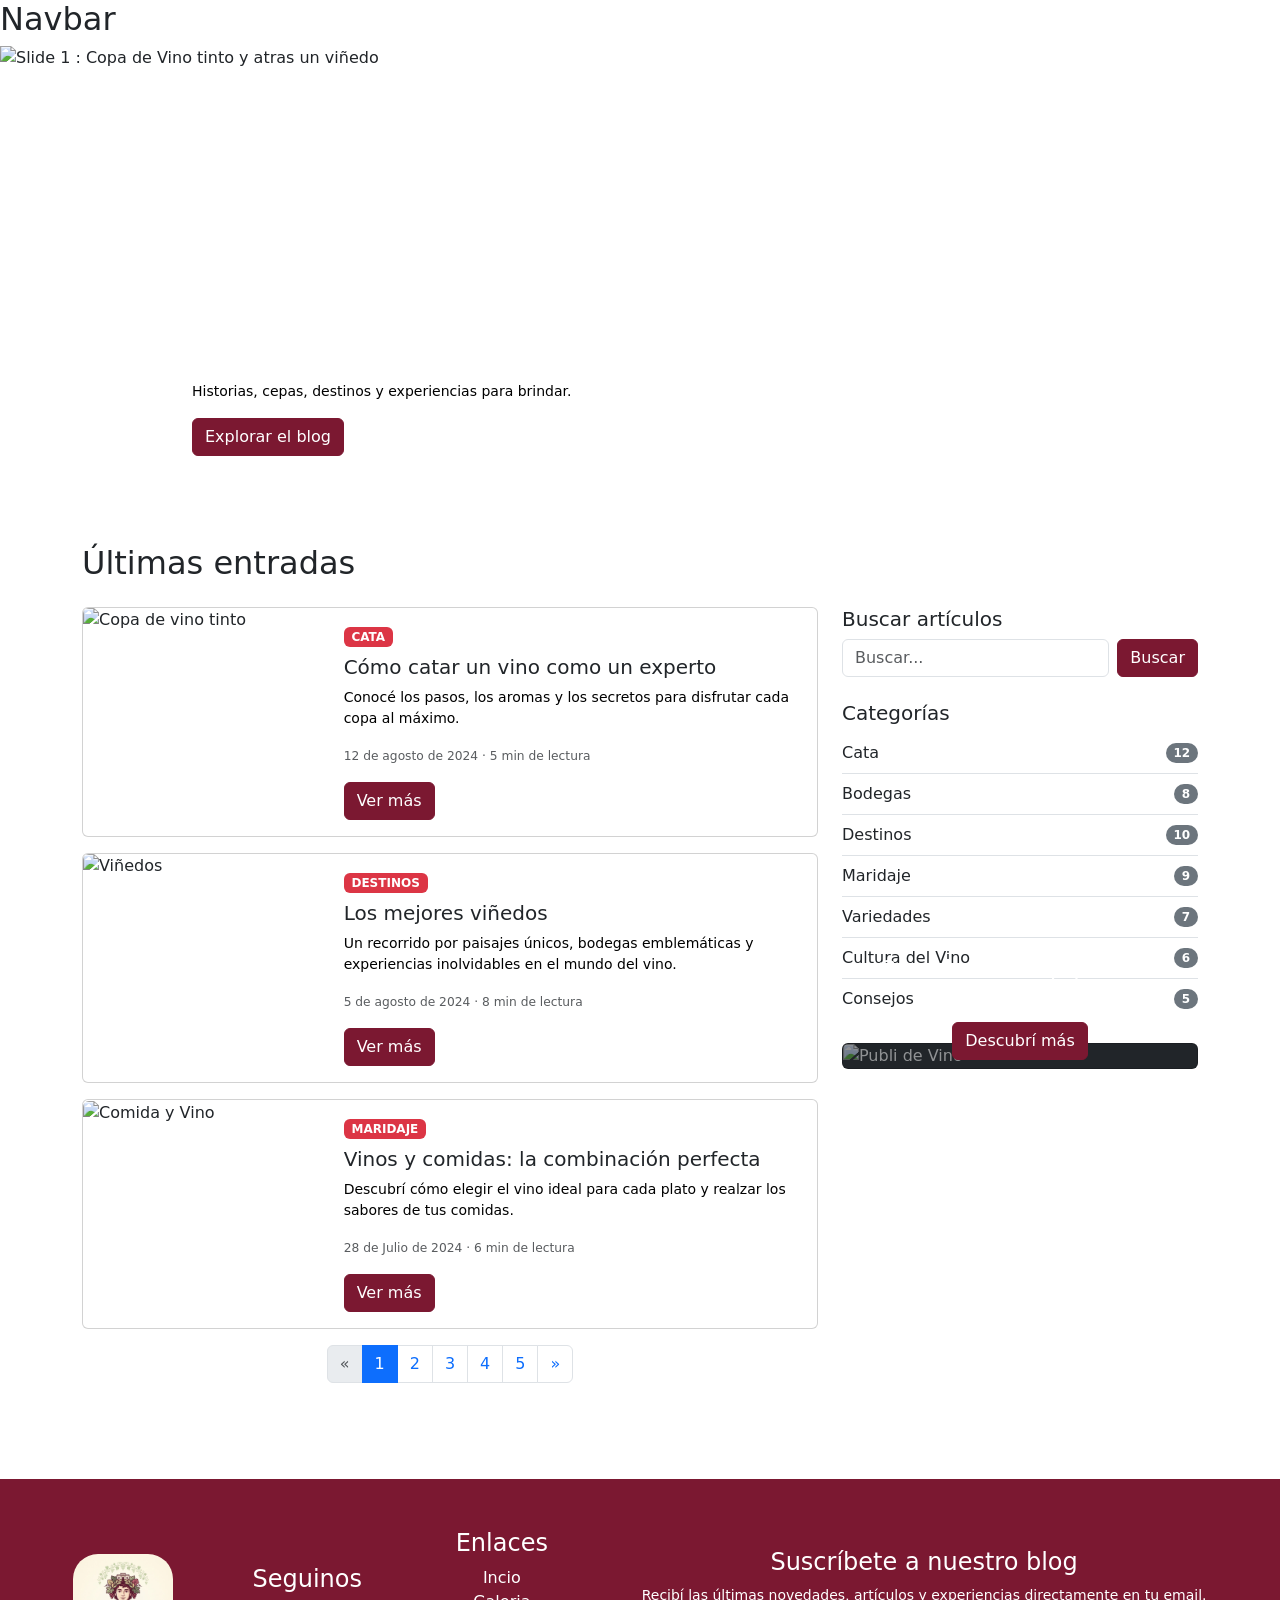
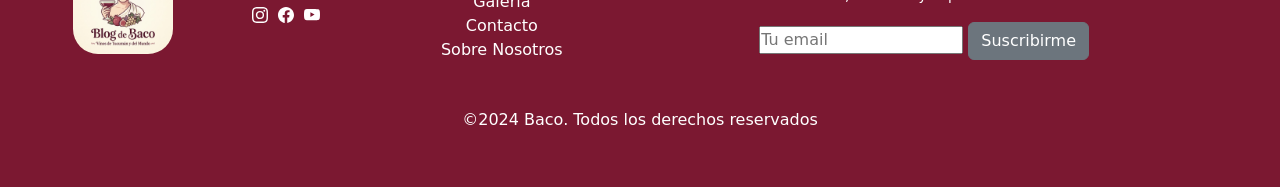
==== commit c1c49e35: "Restaura dev a la version de mejoras sobre nosotros" ====
--- a/index.html
+++ b/index.html
@@ -13,39 +13,13 @@
     />
     <!-- Css Propio -->
     <link rel="stylesheet" href="./css/estilos.css" />
-    
   </head>
   <body>
     <header>
-  <!-- Inicio del Navbar -->
-    <nav class="navbar navbar-expand-lg navbar-vino">
-    <div class="container-fluid px-4">
-        <a class="navbar-brand" href="./index.html">
-            <img src="./imagenes/Logo.jpeg" id="mi-logo" class="img-logo animacion-girar" alt="Logo" height="90">
-        </a>
-
-        <button class="navbar-toggler" type="button" data-bs-toggle="collapse" data-bs-target="#menuOpciones" aria-controls="menuOpciones" aria-expanded="false" aria-label="Abrir menú">
-            <span class="navbar-toggler-icon" style="filter: invert(1);"></span>
-        </button>
-
-        <div class="collapse navbar-collapse" id="menuOpciones">
-
-            <ul class="navbar-nav me-auto mb-2 mb-lg-0 ms-lg-4">
-                <li class="nav-item"><a class="nav-link" href="./index.html">Inicio</a></li>
-                <li class="nav-item"><a class="nav-link" href="./paginas/galeria.html">Galería</a></li>
-                <li class="nav-item"><a class="nav-link" href="./paginas/contacto.html">Contacto</a></li>
-                <li class="nav-item"><a class="nav-link" href="./paginas/sobre-nosotros.html">Acerca de nosotros</a></li>
-            </ul>
-            
-            <div class="d-flex align-items-center mt-3 mt-lg-0">
-                <button type="button" class="btn btn-light text-dark fw-semibold me-2"><a href="./paginas/login.html" class="btn-light text-decoration-none text-dark fw-semibold">Iniciar sesión</a></button>
-                <button type="button" class="btn btn-danger fw-semibold"><a href="./404.html" class="btn-light text-decoration-none text-white fw-semibold">Suscribirme</a></button>
-            </div>
-            
-          </div>
-    </div>
-</nav>
+      <!-- NavBar Genérico -->
+      <h2>Navbar</h2>
     </header>
+    <!-- Fin del NavBar genérico-->
     <!-- Inicio del Contenido -->
     <!-- Carrusel -->
     <main>
@@ -386,7 +360,6 @@
     </main>
 
     <!-- Inicio del Footer -->
-
     <footer class="footer">
       <div class="img-footer">
         <img src="../imagenes/Logo.jpeg" alt="" />
@@ -449,7 +422,7 @@
         <h4>Enlaces</h4>
         <div class="">
           <ul>
-            <li><a href="./index.html">Incio</a></li>
+            <li><a href="../index.html">Incio</a></li>
             <li><a href="./paginas/galeria.html">Galeria</a></li>
             <li><a href="./paginas/contacto.html">Contacto</a></li>
             <li><a href="./paginas/sobre-nosotros.html">Sobre Nosotros</a></li>
@@ -478,11 +451,11 @@
       </div>
     </footer>
 
+    <!-- Scripts Bootstrap -->
     <script
       src="https://cdn.jsdelivr.net/npm/bootstrap@5.3.8/dist/js/bootstrap.bundle.min.js"
       integrity="sha384-FKyoEForCGlyvwx9Hj09JcYn3nv7wiPVlz7YYwJrWVcXK/BmnVDxM+D2scQbITxI"
       crossorigin="anonymous"
     ></script>
-    
   </body>
 </html>
--- a/css/estilos.css
+++ b/css/estilos.css
@@ -99,16 +99,159 @@
 
 .boton-vino {
   background-color: #7b1831;
-  color: white;
-}
-
+  border: 1px solid #7b1831;
+  color: white;
+}
+
+.boton-vino:hover {
+  background-color: #4a1c24;
+  border-color: #4a1c24;
+  color: white;
+}
+
+/* Sobre nosotros */
+.pagina-sobre {
+  background-color: var(--vino-claro);
+  color: #2f2024;
+}
+
+.sobre-contenido {
+  width: min(100% - 2rem, 1200px);
+  margin: 0 auto;
+  padding: 3.5rem 0 4rem;
+}
+
+.sobre-titulo {
+  margin-bottom: 1.25rem;
+  color: var(--vino);
+  text-align: center;
+  font-size: clamp(2rem, 4vw, 3rem);
+}
+
+.sobre-subtitulo {
+  margin-bottom: 1.25rem;
+  color: var(--vino);
+  text-align: center;
+  font-size: 1.5rem;
+}
+
+.sobre-introduccion {
+  max-width: 850px;
+  margin: 0 auto 1.5rem;
+  color: #2f2024;
+  font-size: 1rem;
+  line-height: 1.75;
+  text-align: center;
+}
+
+.sobre-frase {
+  max-width: 850px;
+  margin: 0 auto 3rem;
+  padding: 1rem 1.5rem;
+  border-left: 4px solid var(--vino);
+  background-color: #f8dfe3;
+  color: var(--vino-oscuro);
+  font-size: 1.05rem;
+  font-style: italic;
+  text-align: center;
+}
+
+.fotos-sobre {
+  display: grid;
+  grid-template-columns: repeat(5, minmax(0, 1fr));
+  gap: 1.25rem;
+  align-items: stretch;
+}
+
+/* Estilos para tarjetas de perfil de Nosotros */
+.perfil-card {
+  width: auto;
+  min-width: 0;
+  overflow: hidden;
+  border: 0;
+  border-radius: 1rem;
+  background-color: white;
+  box-shadow: 0 8px 20px rgb(74 28 36 / 12%);
+  text-align: center;
+  transition:
+    transform 180ms ease,
+    box-shadow 180ms ease;
+}
+
+.perfil-card:hover {
+  box-shadow: 0 12px 24px rgb(74 28 36 / 20%);
+}
+
+.perfil-foto {
+  display: block;
+  width: 9rem;
+  height: 9rem;
+  margin: 1.5rem auto 0;
+  border-radius: 50%;
+  object-fit: cover;
+}
+
+.perfil-datos {
+  padding: 1rem 0.75rem 1.25rem;
+}
+
+.perfil-nombre {
+  margin: 0;
+  color: var(--vino);
+  font-size: 1.05rem;
+  font-weight: 600;
+}
+
+@media (max-width: 992px) {
+  .fotos-sobre {
+    grid-template-columns: repeat(3, minmax(0, 1fr));
+  }
+}
+
+@media (max-width: 640px) {
+  .sobre-contenido {
+    padding-top: 2rem;
+  }
+
+  .fotos-sobre {
+    grid-template-columns: repeat(2, minmax(0, 1fr));
+    gap: 0.85rem;
+  }
+
+  .perfil-foto {
+    width: 7rem;
+    height: 7rem;
+  }
+}
+
+@media (max-width: 420px) {
+  .fotos-sobre {
+    grid-template-columns: 1fr;
+  }
+}
+
+/* footer */
 .footer {
-  flex-direction: column;
+  width: 100%;
+  max-width: none;
   margin: 0 auto;
-  margin-bottom: 2rem;
+
+  display: flex;
+  flex-wrap: wrap;
+  padding: 30px;
+  grid-template-columns: repeat(auto-fit, minmax(200px, 1fr));
+  gap: 2rem;
+  margin-top: 2rem;
+  justify-content: space-around;
+  align-items: center;
+  padding: 50px;
+  text-align: center;
   background-color: #7b1831;
-  color: white;
-}
+}
+.img-footer img {
+  width: 200px;
+}
+
 .footer-enlace {
   display: flex;
   flex-direction: column;
@@ -130,10 +273,11 @@
   color: white;
 }
 
-.footer .flex {
-  display: flex;
-  justify-content: space-around;
-  align-items: center;
+.footer h4 {
+  color: white;
+}
+.footer h6 {
+  color: white;
 }
 .centrado {
   display: flex;
@@ -147,13 +291,6 @@
 .footer-col {
   color: white;
 }
-.img-carrusel-cata {
-  height: 50vh;
-}
-.img-carrusel-cata img {
-  object-fit: cover;
-  height: 50vh;
-}
 .footer p {
   color: white;
 }
@@ -163,21 +300,14 @@
   gap: 10px;
 }
 
-@media (min-width: 768px) {
-  .footer {
-    flex-direction: row;
-    justify-content: space-between;
-    text-align: left;
-    padding: 30px;
-  }
-}
-
+/* Colores principales */
 :root {
   --vino: #7b1831;
   --vino-oscuro: #4a1c24;
   --vino-claro: #f3e9ea;
 }
 
+/* Estilos para Login */
 .fondo-acceso {
   background-color: var(--vino-claro);
 }
@@ -205,34 +335,43 @@
 }
 
 .panel-vino p {
-  color: #ffffff;
-  opacity: 0.85;
-}
-
-/* Página de error 404  */
+  color: white;
+}
+
+.formulario-login {
+  max-width: 420px;
+}
+
+.imagen-login {
+  width: 100%;
+  height: 65vh;
+  max-height: 600px;
+  object-fit: cover;
+}
+
+/* Estilos para error 404 */
 .pagina-error {
-  background:
-    radial-gradient(circle at top, rgba(123, 24, 49, 0.12), transparent 52%),
-    var(--vino-claro);
+  background-color: var(--vino-claro);
   color: #2f2024;
 }
 
 .error-contenido {
-  width: min(100%, 42rem);
-  padding: clamp(2rem, 6vw, 4rem);
+  width: 100%;
+  max-width: 672px;
+  padding: 4rem;
   background-color: rgba(255, 255, 255, 0.88);
   border: 1px solid rgba(123, 24, 49, 0.18);
-  border-radius: 1.5rem;
-  box-shadow: 0 1.25rem 3rem rgba(74, 28, 36, 0.14);
+  border-radius: 24px;
+  box-shadow: 0 20px 48px rgba(74, 28, 36, 0.14);
 }
 
 .error-copa {
-  font-size: clamp(3rem, 10vw, 6rem);
+  font-size: 6rem;
   line-height: 1;
 }
 
 .error-numero {
-  font-size: clamp(5rem, 18vw, 9rem);
+  font-size: 9rem;
   font-weight: 700;
   line-height: 1;
 }
@@ -240,7 +379,6 @@
 .error-titulo {
   margin-top: 1rem;
   color: var(--vino-oscuro);
-  font-size: clamp(1.75rem, 5vw, 2.75rem);
 }
 
 .pagina-error .error-descripcion {
@@ -255,31 +393,44 @@
   padding: 0.75rem 1.5rem;
   background-color: var(--vino);
   border: 1px solid var(--vino);
-  color: #ffffff;
+  color: white;
   font-weight: 600;
 }
 
-.pagina-error .btn-error:hover,
-.pagina-error .btn-error:focus-visible {
+.pagina-error .btn-error:hover {
   background-color: var(--vino-oscuro);
   border-color: var(--vino-oscuro);
   color: #ffffff;
 }
 
+/* LOGIN */
+
+.Titulo-login {
+  color: #7b1831;
+}
 .formulario-login {
   max-width: 420px;
 }
 
 .imagen-login {
   width: 100%;
-  height: 65vh;
+  height: auto;
   max-height: 600px;
   object-fit: cover;
 }
 
+/* Ajustes para celulares */
 @media (max-width: 575.98px) {
   .error-contenido {
     padding: 2rem 1.25rem;
-    border-radius: 1rem;
-  }
-}
+    border-radius: 16px;
+  }
+
+  .error-copa {
+    font-size: 3rem;
+  }
+
+  .error-numero {
+    font-size: 5rem;
+  }
+}
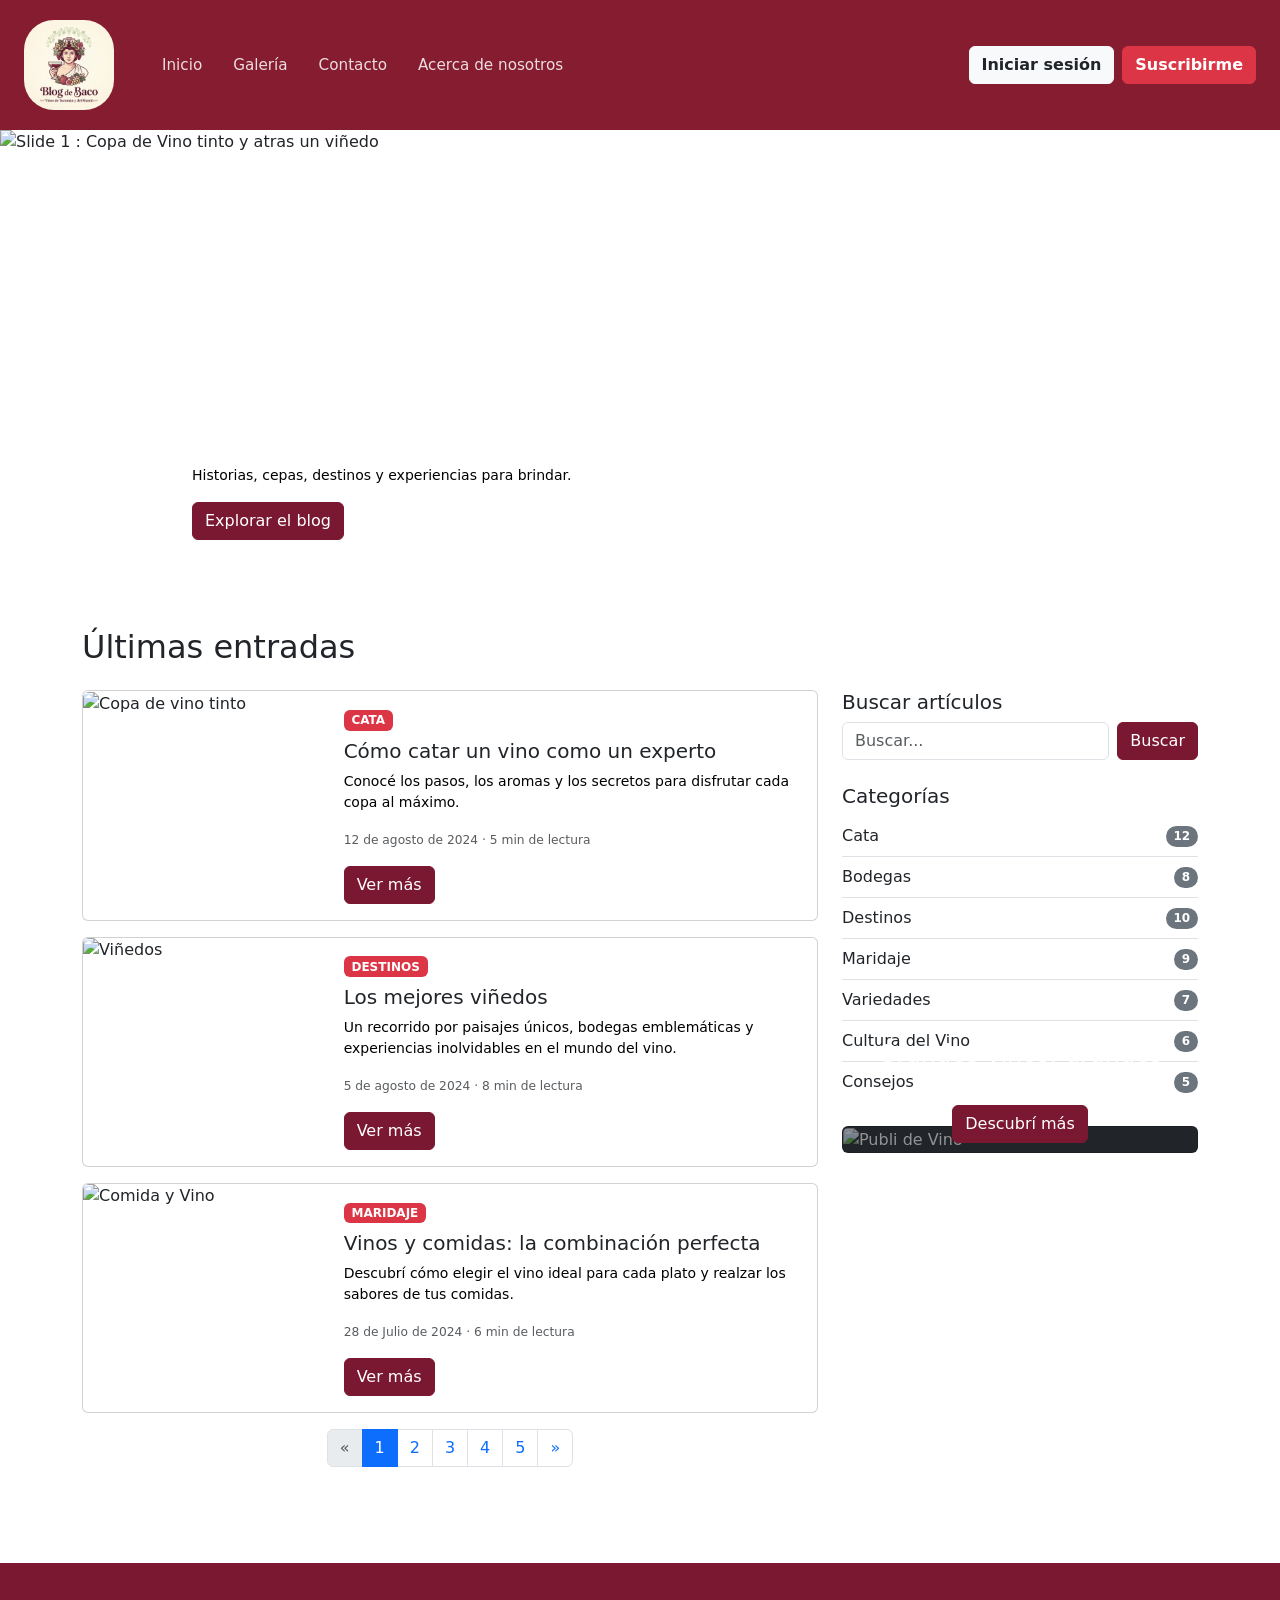
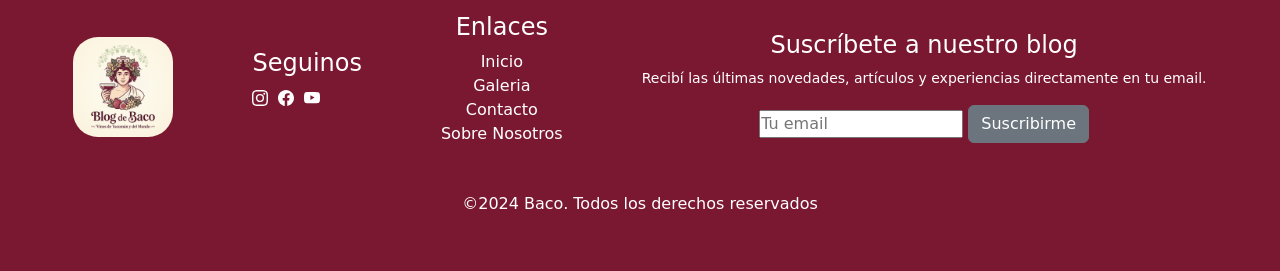
==== commit b3af0f69: "feature: integracion total y correciones" ====
--- a/index.html
+++ b/index.html
@@ -13,13 +13,139 @@
     />
     <!-- Css Propio -->
     <link rel="stylesheet" href="./css/estilos.css" />
+    
   </head>
   <body>
     <header>
-      <!-- NavBar Genérico -->
-      <h2>Navbar</h2>
+  <!-- Inicio del Navbar -->
+    <nav class="navbar navbar-expand-lg navbar-vino">
+    <div class="container-fluid px-4">
+        <a class="navbar-brand" href="./index.html">
+            <img src="./imagenes/Logo.jpeg" id="mi-logo" class="img-logo animacion-girar" alt="Logo" height="90">
+        </a>
+
+        <button class="navbar-toggler" type="button" data-bs-toggle="collapse" data-bs-target="#menuOpciones" aria-controls="menuOpciones" aria-expanded="false" aria-label="Abrir menú">
+            <span class="navbar-toggler-icon" style="filter: invert(1);"></span>
+        </button>
+
+        <div class="collapse navbar-collapse" id="menuOpciones">
+
+            <ul class="navbar-nav me-auto mb-2 mb-lg-0 ms-lg-4">
+                <li class="nav-item"><a class="nav-link" href="./index.html">Inicio</a></li>
+                <li class="nav-item"><a class="nav-link" href="./paginas/galeria.html">Galería</a></li>
+                <li class="nav-item"><a class="nav-link" href="./paginas/contacto.html">Contacto</a></li>
+                <li class="nav-item"><a class="nav-link" href="./paginas/sobre-nosotros.html">Acerca de nosotros</a></li>
+            </ul>
+            
+            <div class="d-flex align-items-center mt-3 mt-lg-0">
+                <button type="button" class="btn btn-light text-dark fw-semibold me-2"><a href="./paginas/login.html" class="btn-light text-decoration-none text-dark fw-semibold">Iniciar sesión</a></button>
+                <button type="button" class="btn btn-danger fw-semibold" data-bs-toggle="modal"
+                  data-bs-target="#modal-suscripcion" >Suscribirme</button>
+            </div>
+            
+          </div>
+    </div>
+</nav>
+    <div
+        class="modal fade"
+        id="modal-suscripcion"
+        tabindex="-1"
+        aria-labelledby="titulo-modal-suscripcion"
+        aria-hidden="true"
+    >
+        <div
+            class="modal-dialog modal-dialog-centered"
+        >
+            <div class="modal-content">
+                <!-- CABECERA DEL MODAL -->
+                <div class="modal-header">
+                    <h1
+                        class="modal-title fs-5"
+                        id="titulo-modal-suscripcion"
+                    >
+                        Suscribite al Blog de Baco
+                    </h1>
+                    <button
+                        type="button"
+                        class="btn-close"
+                        data-bs-dismiss="modal"
+                        aria-label="Cerrar"
+                    >
+                    </button>
+                </div>
+                <!-- CUERPO DEL MODAL -->
+                <div class="modal-body">
+                    <p>
+                        Completá tus datos para recibir
+                        novedades del mundo del vino.
+                    </p>
+                    <form
+                        id="form-suscripcion"
+                    >
+                        <!-- NOMBRE -->
+                        <div class="mb-3">
+                            <label
+                                class="form-label"
+                                for="nombre"
+                            >
+                                Nombre
+                            </label>
+                            <input
+                                class="form-control"
+                                type="text"
+                                id="nombre"
+                                name="nombre"
+                                placeholder="Tu nombre"
+                                autocomplete="name"
+                                minlength="2"
+                                maxlength="50"
+                                required
+                            />
+                        </div>
+                        <!-- CORREO ELECTRÓNICO -->
+                        <div class="mb-3">
+                            <label
+                                class="form-label"
+                                for="email"
+                            >
+                                Correo electrónico
+                            </label>
+                            <input
+                                class="form-control"
+                                type="email"
+                                id="email"
+                                name="email"
+                                placeholder="nombre@correo.com"
+                                autocomplete="email"
+                                required
+                            />
+                        </div>
+                        <!-- BOTONES -->
+                        <div
+                            class="d-flex justify-content-end gap-2"
+                        >
+                            <!-- BOTÓN CERRAR -->
+                            <button
+                                type="button"
+                                class="btn btn-secondary"
+                                data-bs-dismiss="modal"
+                            >
+                                Cerrar
+                            </button>
+                            <!-- BOTÓN ENVIAR -->
+                            <button
+                                type="submit"
+                                class="btn btn-danger"
+                            >
+                                Suscribirme
+                            </button>
+                        </div>
+                    </form>
+                </div>
+            </div>
+        </div>
+    </div>
     </header>
-    <!-- Fin del NavBar genérico-->
     <!-- Inicio del Contenido -->
     <!-- Carrusel -->
     <main>
@@ -73,7 +199,7 @@
         <div class="carousel-caption text-start">
           <h1>Descubrí el mundo del vino</h1>
           <p>Historias, cepas, destinos y experiencias para brindar.</p>
-          <a href="#" class="btn boton-vino"> Explorar el blog </a>
+          <a href="https://www.youtube.com/watch?v=dQw4w9WgXcQ" class="btn boton-vino"> Explorar el blog </a>
         </div>
         <!-- Fin de Texto en Imagen -->
         <button
@@ -255,7 +381,7 @@
 
                 <!-- Página siguiente -->
                 <li class="page-item">
-                  <a class="page-link" href="#" aria-label="Página siguiente">
+                  <a class="page-link" href="./404.html" aria-label="Página siguiente">
                     <span aria-hidden="true">&raquo;</span>
                   </a>
                 </li>
@@ -273,7 +399,7 @@
                   type="search"
                   placeholder="Buscar..."
                 />
-                <button class="btn boton-vino" type="submit">Buscar</button>
+                <button class="btn boton-vino" type="submit"><a href="./404.html" class="text-decoration-none text-white">Buscar</a></button>
               </form>
             </div>
             <!-- Categorias -->
@@ -284,19 +410,19 @@
                 <li
                   class="list-group-item d-flex justify-content-between align-items-center px-0"
                 >
-                  <a href="#" class="text-decoration-none text-body">Cata</a>
+                  <a href="./blog de entrada/como-catar-vinos.html" class="text-decoration-none text-body">Cata</a>
                   <span class="badge text-bg-secondary rounded-pill">12</span>
                 </li>
                 <li
                   class="list-group-item d-flex justify-content-between align-items-center px-0"
                 >
-                  <a href="#" class="text-decoration-none text-body">Bodegas</a>
+                  <a href="./blog de entrada/los-mejores-viñedos.html" class="text-decoration-none text-body">Bodegas</a>
                   <span class="badge text-bg-secondary rounded-pill">8</span>
                 </li>
                 <li
                   class="list-group-item d-flex justify-content-between align-items-center px-0"
                 >
-                  <a href="#" class="text-decoration-none text-body"
+                  <a href="./404.html" class="text-decoration-none text-body"
                     >Destinos</a
                   >
                   <span class="badge text-bg-secondary rounded-pill">10</span>
@@ -304,7 +430,7 @@
                 <li
                   class="list-group-item d-flex justify-content-between align-items-center px-0"
                 >
-                  <a href="#" class="text-decoration-none text-body"
+                  <a href="./blog de entrada/vinos-comidas.html" class="text-decoration-none text-body"
                     >Maridaje</a
                   >
                   <span class="badge text-bg-secondary rounded-pill">9</span>
@@ -312,7 +438,7 @@
                 <li
                   class="list-group-item d-flex justify-content-between align-items-center px-0"
                 >
-                  <a href="#" class="text-decoration-none text-body"
+                  <a href="./404.html" class="text-decoration-none text-body"
                     >Variedades</a
                   >
                   <span class="badge text-bg-secondary rounded-pill">7</span>
@@ -320,7 +446,7 @@
                 <li
                   class="list-group-item d-flex justify-content-between align-items-center px-0"
                 >
-                  <a href="#" class="text-decoration-none text-body"
+                  <a href="./404.html" class="text-decoration-none text-body"
                     >Cultura del Vino</a
                   >
                   <span class="badge text-bg-secondary rounded-pill">6</span>
@@ -328,7 +454,7 @@
                 <li
                   class="list-group-item d-flex justify-content-between align-items-center px-0"
                 >
-                  <a href="#" class="text-decoration-none text-body"
+                  <a href="./404.html" class="text-decoration-none text-body"
                     >Consejos</a
                   >
                   <span class="badge text-bg-secondary rounded-pill">5</span>
@@ -349,7 +475,7 @@
               >
                 <p class="card-title h4">Grandes vinos, grandes historias</p>
 
-                <a href="#" class="btn boton-vino align-self-center">
+                <a href="./404.html" class="btn boton-vino align-self-center">
                   Descubrí más
                 </a>
               </div>
@@ -360,9 +486,9 @@
     </main>
 
     <!-- Inicio del Footer -->
-    <footer class="footer">
+<footer class="footer">
       <div class="img-footer">
-        <img src="../imagenes/Logo.jpeg" alt="" />
+        <img src="./imagenes/Logo.jpeg" alt="" />
       </div>
 
       <div class="footer-hiper">
@@ -422,7 +548,7 @@
         <h4>Enlaces</h4>
         <div class="">
           <ul>
-            <li><a href="../index.html">Incio</a></li>
+            <li><a href="./index.html">Inicio</a></li>
             <li><a href="./paginas/galeria.html">Galeria</a></li>
             <li><a href="./paginas/contacto.html">Contacto</a></li>
             <li><a href="./paginas/sobre-nosotros.html">Sobre Nosotros</a></li>
@@ -450,12 +576,12 @@
         <h6 class="centrado">©2024 Baco. Todos los derechos reservados</h6>
       </div>
     </footer>
-
-    <!-- Scripts Bootstrap -->
+ 
     <script
       src="https://cdn.jsdelivr.net/npm/bootstrap@5.3.8/dist/js/bootstrap.bundle.min.js"
       integrity="sha384-FKyoEForCGlyvwx9Hj09JcYn3nv7wiPVlz7YYwJrWVcXK/BmnVDxM+D2scQbITxI"
       crossorigin="anonymous"
     ></script>
+    
   </body>
 </html>
--- a/css/estilos.css
+++ b/css/estilos.css
@@ -4,6 +4,82 @@
   margin: 0;
 }
 
+.navbar-vino {
+            background: linear-gradient(to right, #851c2f, #851c2f);
+            padding: 15px 0;
+        }
+.img-logo{
+  border-radius: 30px;
+}
+@keyframes girar {
+  0% { 
+    transform: rotate(0deg); 
+    }
+ 25% { 
+    transform: rotate(1080deg); 
+    }
+ 50% { 
+    transform: rotate(0deg); 
+    }
+ 100% { 
+    transform: rotate(0deg); 
+  }
+}
+.animacion-girar {
+  animation: girar 20s ease-in-out infinite;
+  animation-delay: 5s;
+}     
+.navbar-vino .nav-link {
+color: rgba(255, 255, 255, 0.85) ;
+ font-size: 0.95rem;
+ margin-right: 15px;
+ font-weight: 500;
+}
+
+.navbar-vino .nav-link:hover {
+ color: #ffffff;
+}
+
+.nav-link.activo-subrayado {
+ position: relative;
+ color: #fef6f6;
+}
+.nav-link.activo-subrayado::after {
+ content: '';
+ position: absolute;
+ left: 8px;
+ bottom: 0;
+ width: 70%;
+ height: 2px;
+ background-color: #b4173e; 
+}
+
+.btn-blanco {
+ background-color: #ffffff;
+ color: #333333;
+ font-weight: 600;
+ font-size: 0.9rem;
+ border-radius: 8px; 
+ padding: 8px 20px;
+}
+.btn-blanco:hover {
+ background-color: #e6e6e6;
+}
+
+.btn-rojo {
+ background-color: #ce2648;
+ color: #ffffff;
+ font-weight: 600;
+ font-size: 0.9rem;
+ border-radius: 8px;
+ padding: 8px 20px;
+ border: none;
+}
+.btn-rojo:hover {
+ background-color: #77172a;
+ color: #ffffff;
+}
+        
 .img-carousel img {
   object-fit: cover;
   height: 50vh;
@@ -247,6 +323,11 @@
   padding: 50px;
   text-align: center;
   background-color: #7b1831;
+  color: white;
+}
+.footer-enlace {
+  display: flex;
+  flex-direction: column;
 }
 .img-footer img {
   width: 200px;
@@ -290,6 +371,13 @@
 }
 .footer-col {
   color: white;
+}
+.img-carrusel-cata {
+  height: 50vh;
+}
+.img-carrusel-cata img {
+  object-fit: cover;
+  height: 50vh;
 }
 .footer p {
   color: white;
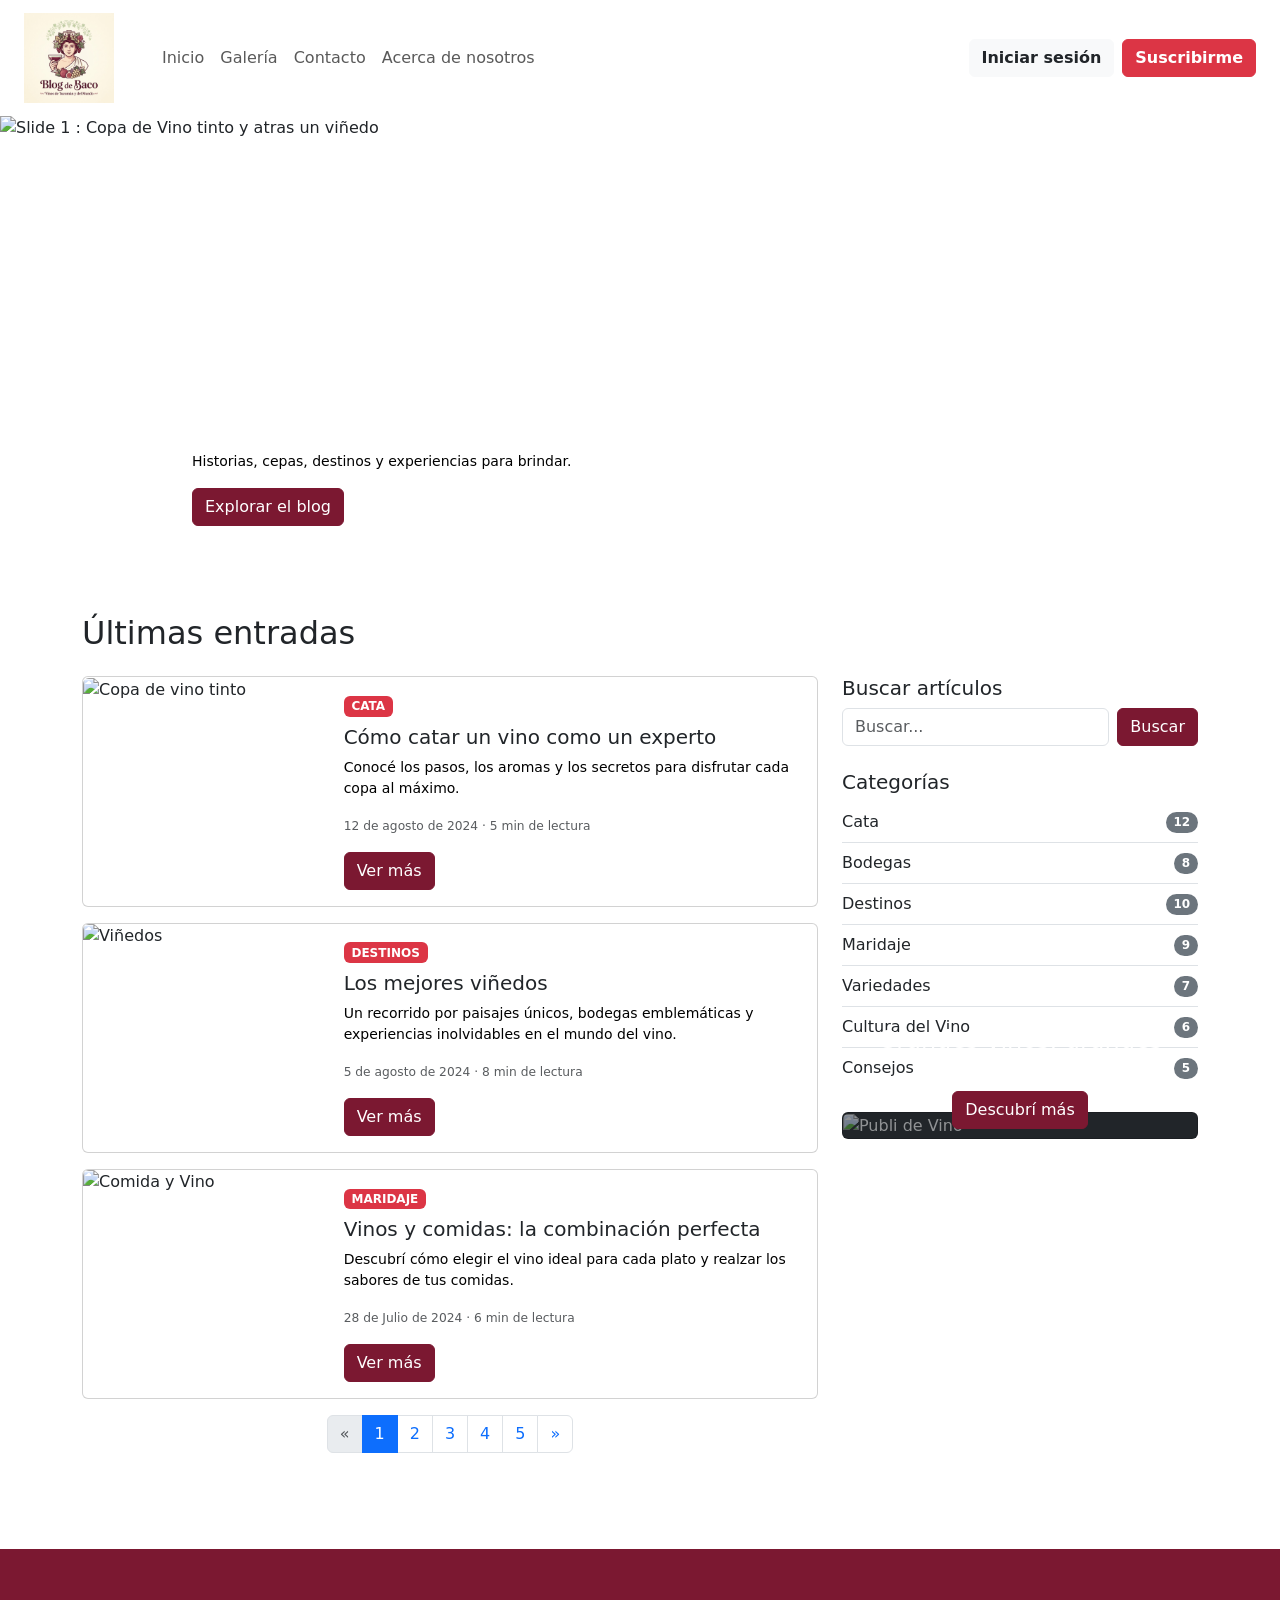
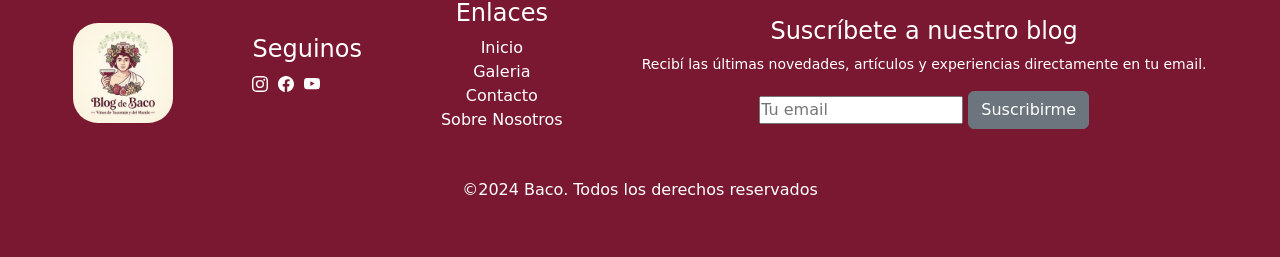
==== commit 42543877: "Merge branch 'dev' into feature/dev-prueba" ====
--- a/index.html
+++ b/index.html
@@ -13,7 +13,6 @@
     />
     <!-- Css Propio -->
     <link rel="stylesheet" href="./css/estilos.css" />
-    
   </head>
   <body>
     <header>
@@ -146,6 +145,7 @@
         </div>
     </div>
     </header>
+    <!-- Fin del NavBar genérico-->
     <!-- Inicio del Contenido -->
     <!-- Carrusel -->
     <main>
@@ -582,6 +582,5 @@
       integrity="sha384-FKyoEForCGlyvwx9Hj09JcYn3nv7wiPVlz7YYwJrWVcXK/BmnVDxM+D2scQbITxI"
       crossorigin="anonymous"
     ></script>
-    
   </body>
 </html>
--- a/css/estilos.css
+++ b/css/estilos.css
@@ -4,82 +4,6 @@
   margin: 0;
 }
 
-.navbar-vino {
-            background: linear-gradient(to right, #851c2f, #851c2f);
-            padding: 15px 0;
-        }
-.img-logo{
-  border-radius: 30px;
-}
-@keyframes girar {
-  0% { 
-    transform: rotate(0deg); 
-    }
- 25% { 
-    transform: rotate(1080deg); 
-    }
- 50% { 
-    transform: rotate(0deg); 
-    }
- 100% { 
-    transform: rotate(0deg); 
-  }
-}
-.animacion-girar {
-  animation: girar 20s ease-in-out infinite;
-  animation-delay: 5s;
-}     
-.navbar-vino .nav-link {
-color: rgba(255, 255, 255, 0.85) ;
- font-size: 0.95rem;
- margin-right: 15px;
- font-weight: 500;
-}
-
-.navbar-vino .nav-link:hover {
- color: #ffffff;
-}
-
-.nav-link.activo-subrayado {
- position: relative;
- color: #fef6f6;
-}
-.nav-link.activo-subrayado::after {
- content: '';
- position: absolute;
- left: 8px;
- bottom: 0;
- width: 70%;
- height: 2px;
- background-color: #b4173e; 
-}
-
-.btn-blanco {
- background-color: #ffffff;
- color: #333333;
- font-weight: 600;
- font-size: 0.9rem;
- border-radius: 8px; 
- padding: 8px 20px;
-}
-.btn-blanco:hover {
- background-color: #e6e6e6;
-}
-
-.btn-rojo {
- background-color: #ce2648;
- color: #ffffff;
- font-weight: 600;
- font-size: 0.9rem;
- border-radius: 8px;
- padding: 8px 20px;
- border: none;
-}
-.btn-rojo:hover {
- background-color: #77172a;
- color: #ffffff;
-}
-        
 .img-carousel img {
   object-fit: cover;
   height: 50vh;
@@ -323,11 +247,6 @@
   padding: 50px;
   text-align: center;
   background-color: #7b1831;
-  color: white;
-}
-.footer-enlace {
-  display: flex;
-  flex-direction: column;
 }
 .img-footer img {
   width: 200px;
@@ -371,13 +290,6 @@
 }
 .footer-col {
   color: white;
-}
-.img-carrusel-cata {
-  height: 50vh;
-}
-.img-carrusel-cata img {
-  object-fit: cover;
-  height: 50vh;
 }
 .footer p {
   color: white;
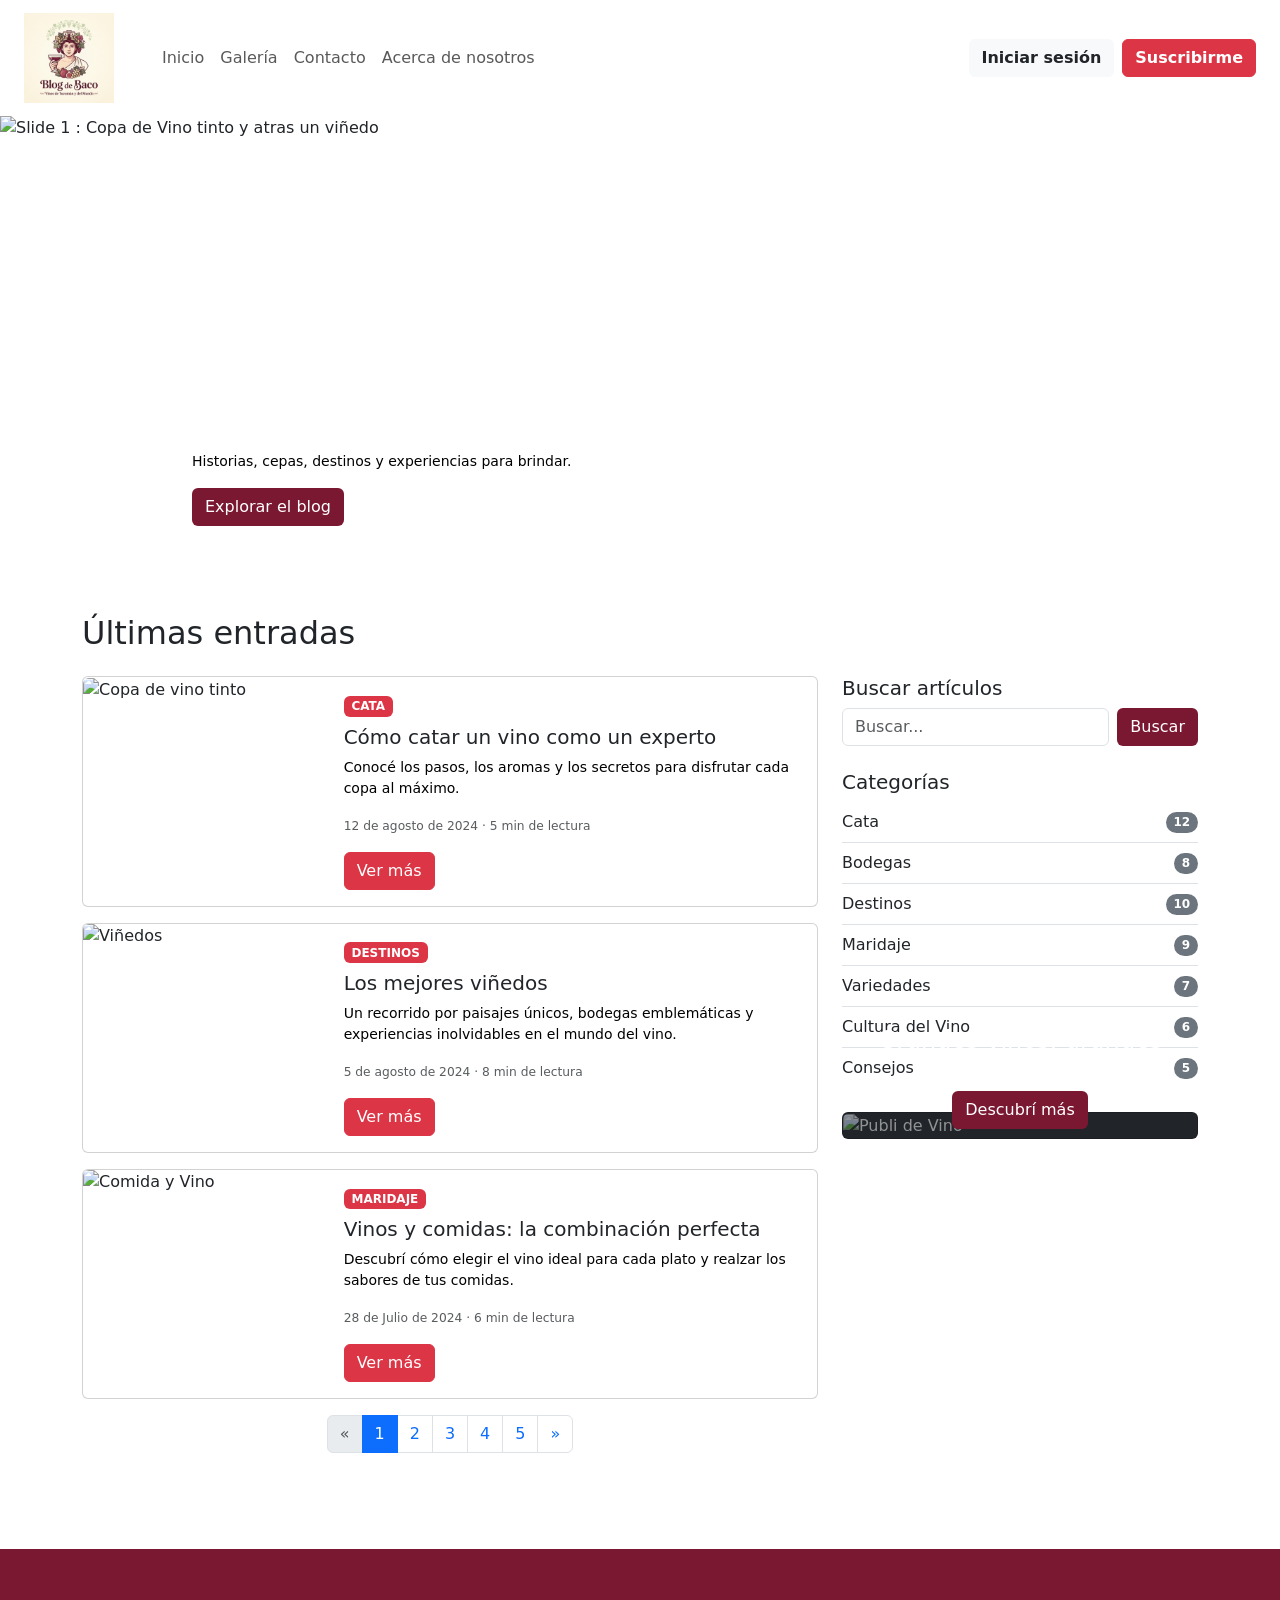
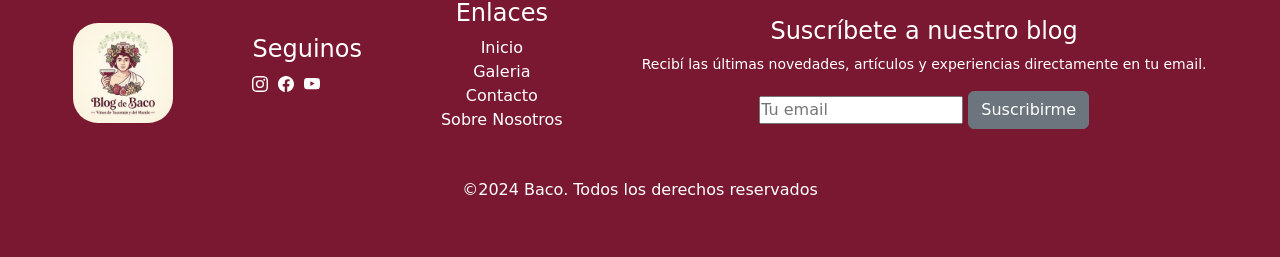
==== commit a11c9e1e: "Merge branch 'main' into dev" ====
--- a/index.html
+++ b/index.html
@@ -224,10 +224,9 @@
       <!-- Últimas Entradas -->
       <section id="ultimas-entradas" class="container py-5">
         <h2 class="mb-4">Últimas entradas</h2>
-
+        <!-- Entrada 1  -->
         <div class="row">
           <div class="col-12 col-md-8">
-            <!-- Entrada 1  -->
             <article class="card mb-3">
               <div class="row g-0">
                 <div class="col-md-4">
@@ -257,11 +256,7 @@
                       </small>
                     </p>
 
-                    <a
-                      href="./blog de entrada/como-catar-vinos.html"
-                      class="btn boton-vino"
-                      >Ver más</a
-                    >
+                    <a href="./blog de entrada/como-catar-vinos.html" class="btn btn-danger">Ver más</a>
                   </div>
                 </div>
               </div>
@@ -294,11 +289,7 @@
                       </small>
                     </p>
 
-                    <a
-                      href="./blog de entrada/los-mejores-viñedos.html"
-                      class="btn boton-vino"
-                      >Ver más</a
-                    >
+                    <a href="./blog de entrada/los-mejores-viñedos.html" class="btn btn-danger">Ver más</a>
                   </div>
                 </div>
               </div>
@@ -333,11 +324,7 @@
                       </small>
                     </p>
 
-                    <a
-                      href="./blog de entrada/vinos-comidas.html"
-                      class="btn boton-vino"
-                      >Ver más</a
-                    >
+                    <a href="./blog de entrada/vinos-comidas.html" class="btn btn-danger">Ver más</a>
                   </div>
                 </div>
               </div>
@@ -364,19 +351,19 @@
                 </li>
 
                 <li class="page-item">
-                  <a class="page-link" href="./404.html">2</a>
+                  <a class="page-link" href="#">2</a>
                 </li>
 
                 <li class="page-item">
-                  <a class="page-link" href="./404.html">3</a>
+                  <a class="page-link" href="#">3</a>
                 </li>
 
                 <li class="page-item">
-                  <a class="page-link" href="./404.html">4</a>
+                  <a class="page-link" href="#">4</a>
                 </li>
 
                 <li class="page-item">
-                  <a class="page-link" href="./404.html">5</a>
+                  <a class="page-link" href="#">5</a>
                 </li>
 
                 <!-- Página siguiente -->
--- a/css/estilos.css
+++ b/css/estilos.css
@@ -99,7 +99,6 @@
 
 .boton-vino {
   background-color: #7b1831;
-  border: 1px solid #7b1831;
   color: white;
 }
 
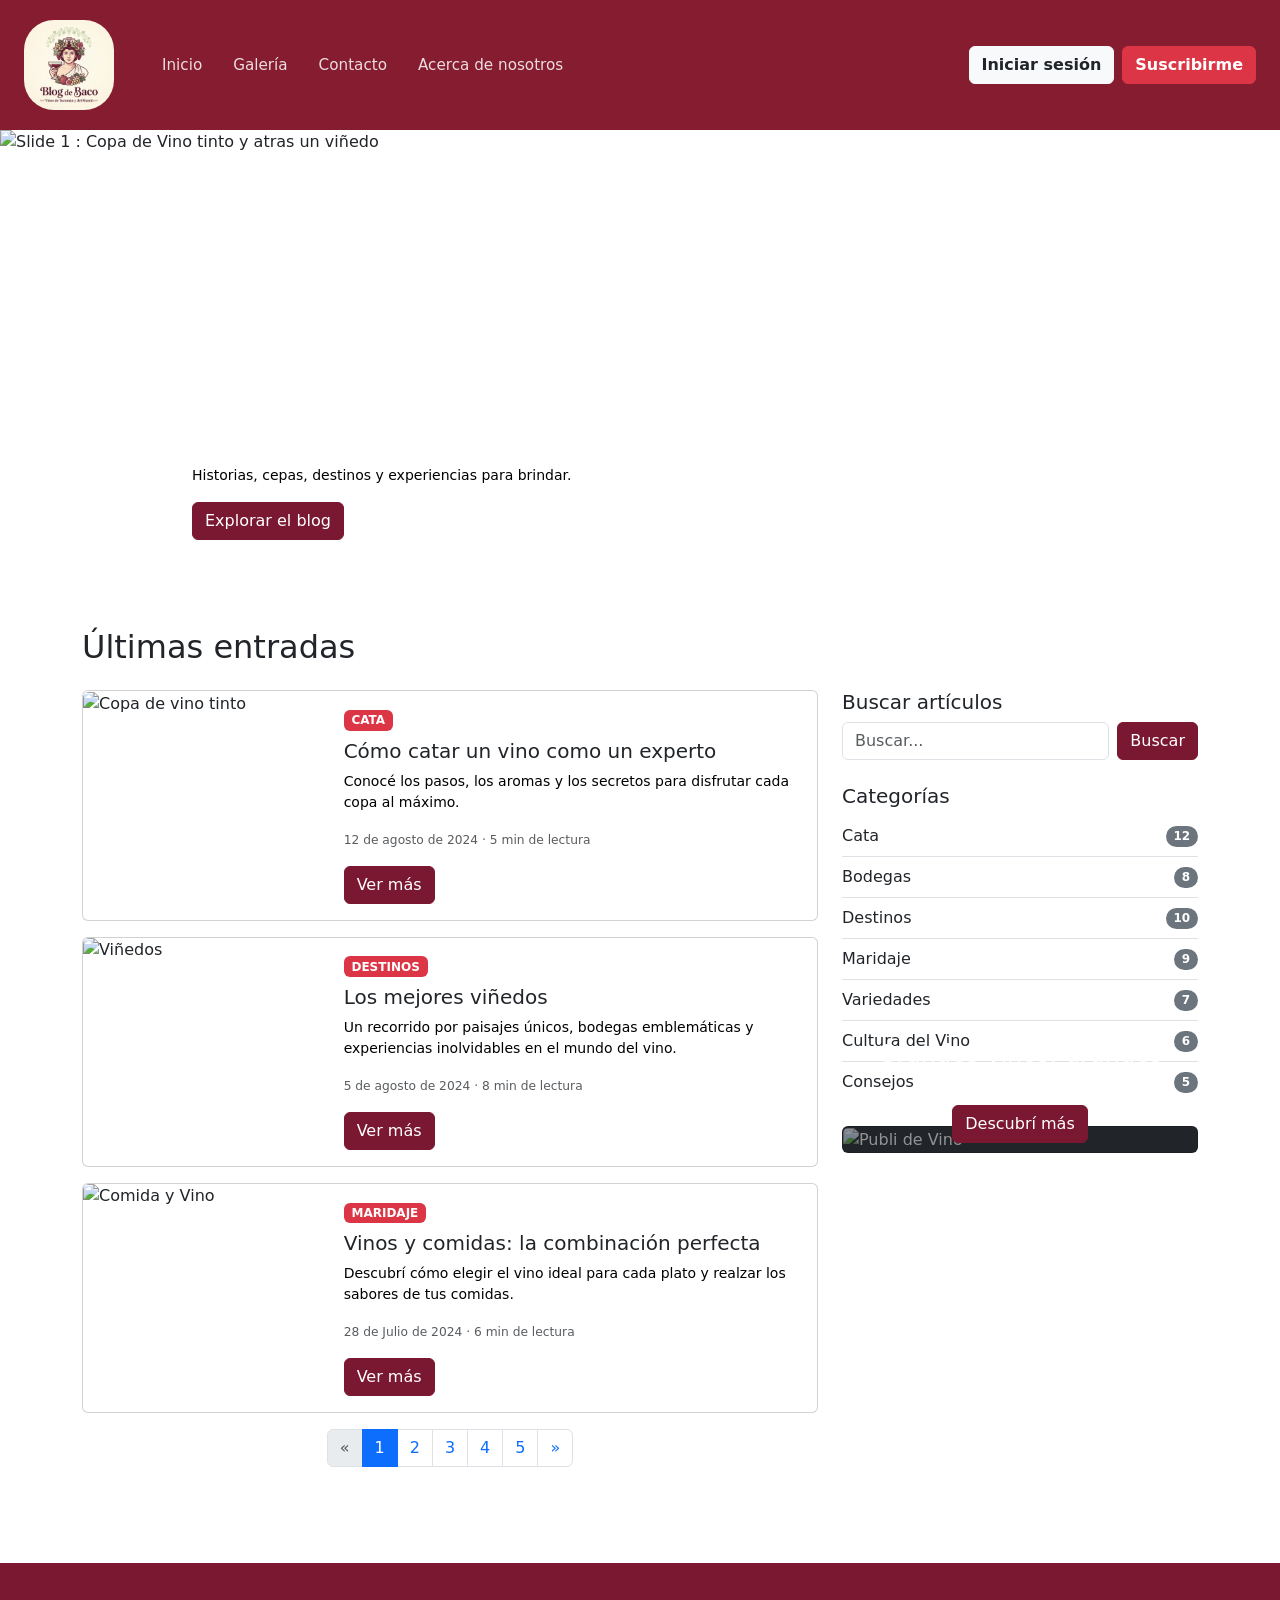
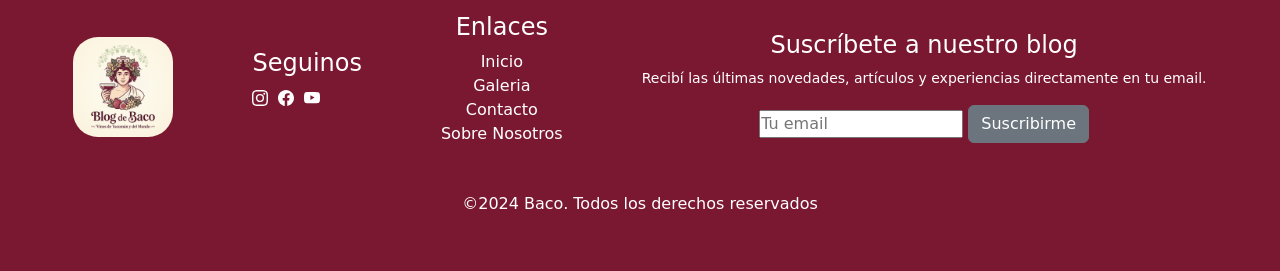
==== commit 90e76723: "Importa integracion completa del ZIP y elimina paginas obsoletas" ====
--- a/index.html
+++ b/index.html
@@ -13,6 +13,7 @@
     />
     <!-- Css Propio -->
     <link rel="stylesheet" href="./css/estilos.css" />
+    
   </head>
   <body>
     <header>
@@ -145,7 +146,6 @@
         </div>
     </div>
     </header>
-    <!-- Fin del NavBar genérico-->
     <!-- Inicio del Contenido -->
     <!-- Carrusel -->
     <main>
@@ -224,9 +224,10 @@
       <!-- Últimas Entradas -->
       <section id="ultimas-entradas" class="container py-5">
         <h2 class="mb-4">Últimas entradas</h2>
-        <!-- Entrada 1  -->
+
         <div class="row">
           <div class="col-12 col-md-8">
+            <!-- Entrada 1  -->
             <article class="card mb-3">
               <div class="row g-0">
                 <div class="col-md-4">
@@ -256,7 +257,11 @@
                       </small>
                     </p>
 
-                    <a href="./blog de entrada/como-catar-vinos.html" class="btn btn-danger">Ver más</a>
+                    <a
+                      href="./blog de entrada/como-catar-vinos.html"
+                      class="btn boton-vino"
+                      >Ver más</a
+                    >
                   </div>
                 </div>
               </div>
@@ -289,7 +294,11 @@
                       </small>
                     </p>
 
-                    <a href="./blog de entrada/los-mejores-viñedos.html" class="btn btn-danger">Ver más</a>
+                    <a
+                      href="./blog de entrada/los-mejores-viñedos.html"
+                      class="btn boton-vino"
+                      >Ver más</a
+                    >
                   </div>
                 </div>
               </div>
@@ -324,7 +333,11 @@
                       </small>
                     </p>
 
-                    <a href="./blog de entrada/vinos-comidas.html" class="btn btn-danger">Ver más</a>
+                    <a
+                      href="./blog de entrada/vinos-comidas.html"
+                      class="btn boton-vino"
+                      >Ver más</a
+                    >
                   </div>
                 </div>
               </div>
@@ -351,19 +364,19 @@
                 </li>
 
                 <li class="page-item">
-                  <a class="page-link" href="#">2</a>
+                  <a class="page-link" href="./404.html">2</a>
                 </li>
 
                 <li class="page-item">
-                  <a class="page-link" href="#">3</a>
+                  <a class="page-link" href="./404.html">3</a>
                 </li>
 
                 <li class="page-item">
-                  <a class="page-link" href="#">4</a>
+                  <a class="page-link" href="./404.html">4</a>
                 </li>
 
                 <li class="page-item">
-                  <a class="page-link" href="#">5</a>
+                  <a class="page-link" href="./404.html">5</a>
                 </li>
 
                 <!-- Página siguiente -->
@@ -569,5 +582,6 @@
       integrity="sha384-FKyoEForCGlyvwx9Hj09JcYn3nv7wiPVlz7YYwJrWVcXK/BmnVDxM+D2scQbITxI"
       crossorigin="anonymous"
     ></script>
+    
   </body>
 </html>
--- a/css/estilos.css
+++ b/css/estilos.css
@@ -4,6 +4,82 @@
   margin: 0;
 }
 
+.navbar-vino {
+  background: linear-gradient(to right, #851c2f, #851c2f);
+  padding: 15px 0;
+}
+.img-logo{
+  border-radius: 30px;
+}
+@keyframes girar {
+  0% { 
+    transform: rotate(0deg); 
+    }
+ 25% { 
+    transform: rotate(1080deg); 
+    }
+ 50% { 
+    transform: rotate(0deg); 
+    }
+ 100% { 
+    transform: rotate(0deg); 
+  }
+}
+.animacion-girar {
+  animation: girar 20s ease-in-out infinite;
+  animation-delay: 5s;
+}     
+.navbar-vino .nav-link {
+color: rgba(255, 255, 255, 0.85) ;
+ font-size: 0.95rem;
+ margin-right: 15px;
+ font-weight: 500;
+}
+
+.navbar-vino .nav-link:hover {
+ color: #ffffff;
+}
+
+.nav-link.activo-subrayado {
+ position: relative;
+ color: #fef6f6;
+}
+.nav-link.activo-subrayado::after {
+ content: '';
+ position: absolute;
+ left: 8px;
+ bottom: 0;
+ width: 70%;
+ height: 2px;
+ background-color: #b4173e; 
+}
+
+.btn-blanco {
+ background-color: #ffffff;
+ color: #333333;
+ font-weight: 600;
+ font-size: 0.9rem;
+ border-radius: 8px; 
+ padding: 8px 20px;
+}
+.btn-blanco:hover {
+ background-color: #e6e6e6;
+}
+
+.btn-rojo {
+ background-color: #ce2648;
+ color: #ffffff;
+ font-weight: 600;
+ font-size: 0.9rem;
+ border-radius: 8px;
+ padding: 8px 20px;
+ border: none;
+}
+.btn-rojo:hover {
+ background-color: #77172a;
+ color: #ffffff;
+}
+        
 .img-carousel img {
   object-fit: cover;
   height: 50vh;
@@ -99,6 +175,7 @@
 
 .boton-vino {
   background-color: #7b1831;
+  border: 1px solid #7b1831;
   color: white;
 }
 
@@ -246,6 +323,11 @@
   padding: 50px;
   text-align: center;
   background-color: #7b1831;
+  color: white;
+}
+.footer-enlace {
+  display: flex;
+  flex-direction: column;
 }
 .img-footer img {
   width: 200px;
@@ -289,6 +371,13 @@
 }
 .footer-col {
   color: white;
+}
+.img-carrusel-cata {
+  height: 50vh;
+}
+.img-carrusel-cata img {
+  object-fit: cover;
+  height: 50vh;
 }
 .footer p {
   color: white;
